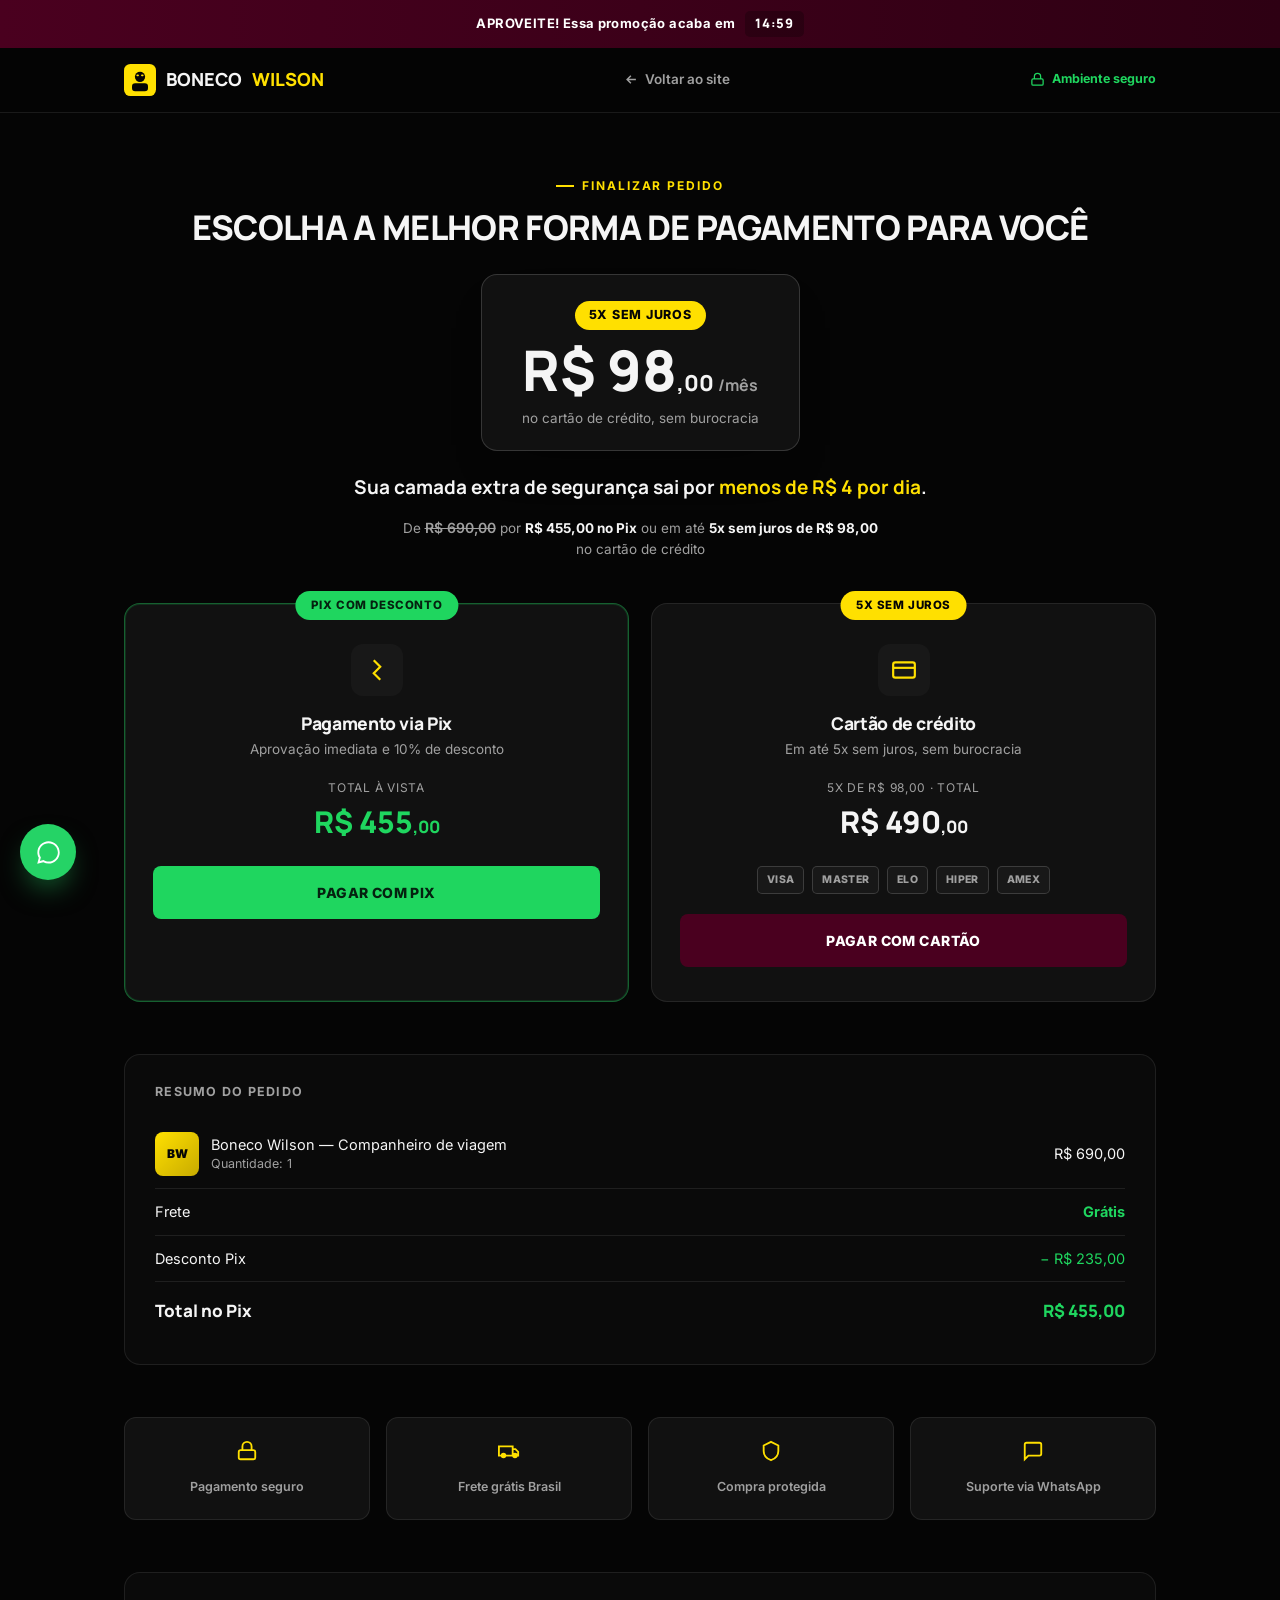
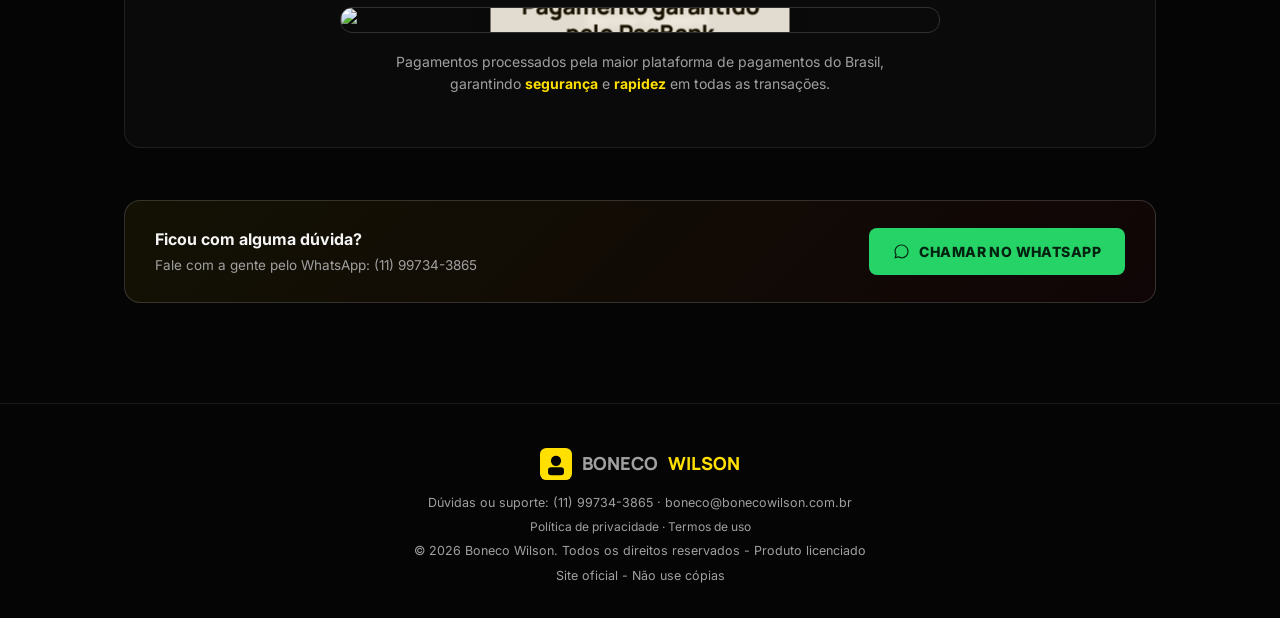
==== pagamento.html @ 73f50b36 "Add files via upload" ====
<!DOCTYPE html>
<html lang="pt-BR">
<head>
<meta charset="UTF-8">
<meta name="viewport" content="width=device-width, initial-scale=1.0">
<title>Finalizar Pedido | Boneco Wilson</title>
<meta name="description" content="Finalize a compra do seu Boneco Wilson com pagamento seguro via Pix (com desconto) ou cartão em até 5x sem juros. Frete grátis para todo o Brasil.">
<meta name="robots" content="noindex">
<link rel="preconnect" href="https://fonts.googleapis.com">
<link rel="preconnect" href="https://fonts.gstatic.com" crossorigin>
<link href="https://fonts.googleapis.com/css2?family=Manrope:wght@500;700;800;900&family=Inter:wght@400;500;600;700&display=swap" rel="stylesheet">
<style>
  :root{
    --black:#050505;
    --dark:#0A0A0A;
    --card:#111111;
    --elevated:#181818;
    --text:#F5F5F5;
    --text-secondary:#A0A0A0;
    --yellow:#FFE000;
    --red:#ED1B2F;
    --red-deep:#4A001F;
    --green:#1FD65F;
    --border:rgba(245,245,245,0.09);
    --border-strong:rgba(245,245,245,0.16);
    --display:'Manrope',sans-serif;
    --body:'Inter',sans-serif;
    --ease:cubic-bezier(.16,.8,.24,1);
    --container:1080px;
  }
  *,*::before,*::after{box-sizing:border-box;margin:0;padding:0;}
  html{scroll-behavior:smooth;}
  body{background:var(--black);color:var(--text);font-family:var(--body);line-height:1.5;-webkit-font-smoothing:antialiased;overflow-x:hidden;}
  img{max-width:100%;display:block;}
  a{color:inherit;text-decoration:none;}
  button{font-family:inherit;cursor:pointer;}
  ul{list-style:none;}
  h1,h2,h3{font-family:var(--display);font-weight:800;letter-spacing:-0.02em;line-height:1.1;}
  .container{max-width:var(--container);margin:0 auto;padding:0 24px;}
  ::selection{background:var(--yellow);color:var(--black);}
  :focus-visible{outline:2px solid var(--yellow);outline-offset:3px;}

  /* Urgency bar */
  .urgency-bar{
    background:linear-gradient(90deg, var(--red-deep), #2e0013);
    text-align:center;padding:11px 16px;font-size:13px;font-weight:700;
    letter-spacing:.03em;color:#fff;display:flex;align-items:center;justify-content:center;gap:10px;flex-wrap:wrap;
  }
  .urgency-bar .timer{
    font-family:var(--display);font-weight:800;background:rgba(0,0,0,.25);
    padding:3px 10px;border-radius:5px;letter-spacing:.05em;min-width:56px;text-align:center;
  }

  /* Header */
  header{
    position:sticky;top:0;z-index:200;background:rgba(5,5,5,.86);backdrop-filter:blur(14px);-webkit-backdrop-filter:blur(14px);
    border-bottom:1px solid var(--border);
  }
  nav{display:flex;align-items:center;justify-content:space-between;padding:16px 24px;max-width:var(--container);margin:0 auto;}
  .logo{display:flex;align-items:center;gap:10px;font-family:var(--display);font-weight:900;font-size:18px;}
  .logo .mark{width:32px;height:32px;flex-shrink:0;}
  .logo .sub{color:var(--yellow);}
  .back-link{display:flex;align-items:center;gap:6px;font-size:13.5px;font-weight:600;color:var(--text-secondary);transition:color .3s var(--ease);}
  .back-link:hover{color:var(--yellow);}
  .back-link svg{width:15px;height:15px;}
  .secure-tag{display:flex;align-items:center;gap:7px;font-size:12.5px;font-weight:700;color:var(--green);}
  .secure-tag svg{width:15px;height:15px;stroke:var(--green);}

  main{padding:56px 0 100px;}

  /* Price block */
  .price-block{text-align:center;margin-bottom:44px;}
  .eyebrow{
    display:inline-flex;align-items:center;gap:8px;font-weight:700;font-size:12px;
    letter-spacing:.16em;text-transform:uppercase;color:var(--yellow);margin-bottom:14px;
  }
  .eyebrow::before{content:"";width:18px;height:2px;background:var(--yellow);display:inline-block;}
  .price-block h1{font-size:clamp(24px,4vw,34px);text-transform:uppercase;margin-bottom:28px;}

  .price-hero{
    display:inline-flex;flex-direction:column;align-items:center;gap:4px;
    background:var(--card);border:1px solid var(--border-strong);border-radius:16px;
    padding:26px 40px 22px;box-shadow:0 24px 50px -30px rgba(0,0,0,.7);
  }
  .price-hero-tag{
    background:var(--yellow);color:var(--black);font-weight:800;font-size:12.5px;
    letter-spacing:.06em;text-transform:uppercase;padding:5px 14px;border-radius:20px;margin-bottom:8px;
  }
  .price-hero-amount{font-family:var(--display);font-weight:900;font-size:clamp(38px,6vw,56px);color:var(--text);line-height:1;}
  .price-hero-amount .cents{font-size:22px;}
  .price-hero-amount .per{font-size:16px;font-weight:700;color:var(--text-secondary);margin-left:4px;}
  .price-hero-note{color:var(--text-secondary);font-size:13.5px;margin-top:6px;}

  .price-impact{
    margin-top:22px;font-family:var(--display);font-weight:700;font-size:clamp(16px,2.4vw,19px);color:var(--text);
  }
  .price-impact strong{color:var(--yellow);}

  .price-old{font-size:14px;color:var(--text-secondary);text-decoration:line-through;font-weight:600;}
  .price-sub{color:var(--text-secondary);font-size:13.5px;margin-top:16px;max-width:480px;margin-left:auto;margin-right:auto;}

  /* Payment options */
  .pay-grid{display:grid;grid-template-columns:1fr 1fr;gap:22px;margin-bottom:52px;}
  .pay-card{
    position:relative;background:var(--card);border:1px solid var(--border);border-radius:16px;
    padding:34px 28px;text-align:center;transition:transform .4s var(--ease), border-color .4s var(--ease), box-shadow .4s var(--ease);
  }
  .pay-card.featured{border-color:rgba(31,214,95,.4);box-shadow:0 0 0 1px rgba(31,214,95,.15) inset;}
  .pay-card:hover{transform:translateY(-5px);border-color:var(--border-strong);box-shadow:0 24px 50px -26px rgba(0,0,0,.7);}
  .pay-badge{
    position:absolute;top:-13px;left:50%;transform:translateX(-50%);
    background:var(--green);color:#052210;font-size:11.5px;font-weight:800;letter-spacing:.05em;
    padding:6px 16px;border-radius:20px;text-transform:uppercase;white-space:nowrap;
  }
  .pay-card.card-option .pay-badge{background:var(--yellow);color:var(--black);}
  .pay-icon{width:52px;height:52px;margin:6px auto 18px;border-radius:12px;background:var(--elevated);display:flex;align-items:center;justify-content:center;}
  .pay-icon svg{width:26px;height:26px;stroke:var(--yellow);}
  .pay-card h3{font-size:17.5px;margin-bottom:6px;}
  .pay-card .desc{color:var(--text-secondary);font-size:13.5px;margin-bottom:20px;}
  .pay-total{font-size:12px;color:var(--text-secondary);letter-spacing:.06em;text-transform:uppercase;margin-bottom:2px;}
  .pay-amount{font-family:var(--display);font-weight:900;font-size:30px;margin-bottom:22px;}
  .pay-amount .cents{font-size:17px;}
  .pay-amount.pix-amount{color:var(--green);}
  .brands{display:flex;justify-content:center;gap:8px;margin-bottom:20px;flex-wrap:wrap;}
  .brand-pill{font-size:10.5px;font-weight:800;letter-spacing:.03em;background:var(--elevated);border:1px solid var(--border-strong);color:var(--text-secondary);padding:5px 9px;border-radius:5px;}

  .btn{
    display:inline-flex;align-items:center;justify-content:center;gap:9px;width:100%;
    padding:16px 22px;border-radius:8px;font-weight:800;font-size:14px;letter-spacing:.03em;text-transform:uppercase;
    border:none;transition:transform .35s var(--ease), box-shadow .35s var(--ease);
  }
  .btn-pix{background:var(--green);color:#052210;}
  .btn-pix:hover{transform:translateY(-2px);box-shadow:0 16px 32px -12px rgba(31,214,95,.5);}
  .btn-card{background:var(--red-deep);color:#fff;}
  .btn-card:hover{transform:translateY(-2px);box-shadow:0 16px 32px -12px rgba(74,0,31,.6);}
  .btn:active{transform:translateY(0) scale(.98);}

  /* Order summary */
  .summary{background:var(--dark);border:1px solid var(--border);border-radius:16px;padding:28px 30px;margin-bottom:52px;}
  .summary h4{font-size:12.5px;letter-spacing:.1em;text-transform:uppercase;color:var(--text-secondary);margin-bottom:18px;}
  .summary-row{display:flex;justify-content:space-between;align-items:center;padding:12px 0;border-bottom:1px solid var(--border);font-size:14.5px;}
  .summary-row:last-child{border-bottom:none;}
  .summary-row.total{padding-top:16px;font-weight:800;font-size:17px;font-family:var(--display);}
  .summary-row.total span:last-child{color:var(--green);}
  .prod-line{display:flex;align-items:center;gap:12px;}
  .prod-thumb{width:44px;height:44px;border-radius:8px;background:linear-gradient(135deg,var(--yellow),#c8ab00);display:flex;align-items:center;justify-content:center;font-weight:900;color:var(--black);font-size:12px;}
  .qty{color:var(--text-secondary);font-size:12.5px;}

  /* Trust grid */
  .trust-grid{display:grid;grid-template-columns:repeat(4,1fr);gap:16px;margin-bottom:52px;}
  .trust-box{background:var(--card);border:1px solid var(--border);border-radius:12px;padding:22px 16px;text-align:center;transition:border-color .35s var(--ease), transform .35s var(--ease);}
  .trust-box:hover{border-color:var(--border-strong);transform:translateY(-3px);}
  .trust-box svg{width:22px;height:22px;stroke:var(--yellow);margin-bottom:10px;}
  .trust-box p{font-size:12.5px;font-weight:600;color:var(--text-secondary);}

  /* Guarantee strip */
  .guarantee{
    background:var(--dark);border:1px solid var(--border);border-radius:16px;
    padding:34px 30px;text-align:center;margin-bottom:52px;
  }
  .guarantee p{color:var(--text-secondary);font-size:14px;max-width:520px;margin:0 auto 18px;}
  .guarantee-banner{
    position:relative;width:100%;max-width:600px;margin:0 auto 18px;
    border-radius:12px;overflow:hidden;border:1px solid var(--border-strong);
    box-shadow:0 20px 40px -22px rgba(0,0,0,.6);
  }
  .guarantee-banner img{width:100%;height:auto;display:block;}
  .guarantee-banner-text{
    position:absolute;top:50%;left:50%;transform:translate(-50%,-50%);
    max-width:88%;padding:10px 22px;text-align:center;border-radius:10px;
    background:rgba(255,250,235,.88);backdrop-filter:blur(3px);-webkit-backdrop-filter:blur(3px);
    box-shadow:0 8px 24px -8px rgba(0,0,0,.35);
    font-family:var(--display);font-weight:900;font-size:clamp(15px,2.6vw,23px);
    color:#1A1200;letter-spacing:-0.01em;line-height:1.2;
  }
  .guarantee-caption{
    font-size:13.5px;color:var(--text-secondary);text-align:center;max-width:520px;margin:0 auto;line-height:1.6;
  }
  .guarantee-caption strong{color:var(--yellow);font-weight:700;}

  /* Support callout */
  .support-callout{
    display:flex;align-items:center;justify-content:space-between;gap:20px;flex-wrap:wrap;
    background:linear-gradient(135deg, rgba(255,224,0,.06), rgba(237,27,47,.05));
    border:1px solid var(--border-strong);border-radius:16px;padding:26px 30px;
  }
  .support-callout h4{font-size:16px;margin-bottom:4px;}
  .support-callout p{color:var(--text-secondary);font-size:13.5px;}
  .support-callout a.btn{width:auto;padding:13px 24px;background:#25D366;color:#052210;}

  footer{background:var(--black);border-top:1px solid var(--border);padding:44px 0 26px;text-align:center;}
  footer .logo{justify-content:center;margin-bottom:14px;}
  footer p{color:var(--text-secondary);font-size:12.5px;margin-bottom:6px;}
  footer a{color:var(--text-secondary);}
  footer a:hover{color:var(--yellow);}

  /* Specular shine on payment buttons */
  .fx-spec{position:relative;overflow:hidden;isolation:isolate;}
  .fx-spec::before{
    content:"";position:absolute;inset:0;z-index:0;pointer-events:none;
    background:radial-gradient(90px circle at var(--sx,50%) var(--sy,50%), rgba(255,255,255,.55), transparent 68%);
    opacity:var(--spec-opacity,0);mix-blend-mode:overlay;transition:opacity .15s linear;
  }
  .fx-spec .btn-label{position:relative;z-index:1;}
  @media (hover:none){ .fx-spec::before{display:none;} }

  /* WhatsApp float */
  .wa-float{
    position:fixed;left:20px;bottom:20px;z-index:400;width:56px;height:56px;border-radius:50%;
    background:#25D366;display:flex;align-items:center;justify-content:center;
    box-shadow:0 14px 30px -10px rgba(37,211,102,.6);
    transition:transform .35s var(--ease);
  }
  .wa-float:hover{transform:scale(1.08);}

  /* Legal document modals (Termos / Privacidade) */
  .legal-modal{
    position:fixed;inset:0;z-index:2000;display:flex;align-items:center;justify-content:center;
    padding:24px;background:rgba(3,3,3,.92);backdrop-filter:blur(6px);-webkit-backdrop-filter:blur(6px);
    opacity:0;visibility:hidden;transition:opacity .35s var(--ease), visibility .35s var(--ease);
  }
  .legal-modal.open{opacity:1;visibility:visible;}
  .legal-modal-inner{
    position:relative;width:100%;max-width:720px;max-height:85vh;
    display:flex;flex-direction:column;
    border-radius:14px;overflow:hidden;border:1px solid var(--border-strong);
    background:var(--card);box-shadow:0 60px 120px -40px rgba(0,0,0,.85);
    transform:translateY(18px) scale(.98);transition:transform .4s var(--ease);
  }
  .legal-modal.open .legal-modal-inner{transform:translateY(0) scale(1);}
  .legal-modal-header{
    display:flex;align-items:center;justify-content:space-between;
    padding:22px 26px;border-bottom:1px solid var(--border);flex-shrink:0;
  }
  .legal-modal-header h3{font-family:var(--display);font-weight:800;font-size:18px;text-transform:uppercase;}
  .legal-modal-close{
    width:34px;height:34px;border-radius:50%;flex-shrink:0;
    background:rgba(245,245,245,.08);border:1px solid var(--border-strong);
    display:flex;align-items:center;justify-content:center;color:var(--text);
    transition:background .3s var(--ease), transform .3s var(--ease), border-color .3s var(--ease);
  }
  .legal-modal-close:hover{background:var(--red-deep);border-color:var(--red-deep);transform:rotate(90deg);}
  .legal-modal-close svg{width:16px;height:16px;}
  .legal-modal-body{overflow-y:auto;padding:26px 28px 34px;font-size:14px;color:var(--text-secondary);line-height:1.75;}
  .legal-modal-body h2{font-family:var(--display);font-weight:800;font-size:15.5px;color:var(--text);text-transform:uppercase;margin:26px 0 10px;letter-spacing:.01em;}
  .legal-modal-body h2:first-child{margin-top:0;}
  .legal-modal-body h3{font-weight:700;color:var(--text);font-size:14px;margin:16px 0 6px;}
  .legal-modal-body p{margin-bottom:12px;}
  .legal-modal-body ul,.legal-modal-body ol{margin:6px 0 14px 20px;}
  .legal-modal-body li{margin-bottom:6px;}
  .legal-modal-body strong{color:var(--text);font-weight:700;}
  .legal-modal-body .legal-updated{color:var(--yellow);font-size:12px;font-weight:700;letter-spacing:.04em;text-transform:uppercase;margin-bottom:18px;}
  .legal-modal-body .legal-summary{margin-top:24px;padding:16px 18px;border-left:2px solid var(--yellow);background:rgba(255,224,0,.05);border-radius:0 8px 8px 0;}
  .legal-modal-body .legal-summary p{margin-bottom:0;font-size:13px;}
  .footer-legal-links{font-size:12px;}
  .footer-legal-links a{color:var(--text-secondary);}
  .footer-legal-links a:hover{color:var(--yellow);}
  @media (max-width:640px){
    .legal-modal{padding:0;}
    .legal-modal-inner{max-width:100%;max-height:100vh;height:100%;border-radius:0;}
  }
  .wa-float svg{width:27px;height:27px;fill:#fff;}

  @media (max-width:760px){
    .pay-grid{grid-template-columns:1fr;}
    .trust-grid{grid-template-columns:1fr 1fr;}
    .support-callout{flex-direction:column;text-align:center;}
    .support-callout a.btn{width:100%;}
    .price-hero{padding:22px 28px 18px;width:100%;max-width:320px;}
  }

  @media (prefers-reduced-motion: reduce){
    *{animation-duration:.01ms !important;transition-duration:.01ms !important;}
  }
</style>
</head>
<body>

<div class="urgency-bar">
  APROVEITE! Essa promoção acaba em <span class="timer" id="timer">15:00</span>
</div>

<header>
  <nav>
    <a href="index.html" class="logo" aria-label="Boneco Wilson, início">
      <svg class="mark" viewBox="0 0 40 40" fill="none" xmlns="http://www.w3.org/2000/svg" aria-hidden="true">
        <rect width="40" height="40" rx="8" fill="#FFE000"/>
        <circle cx="20" cy="16" r="6.4" fill="#050505"/>
        <rect x="10" y="24" width="20" height="10" rx="4" fill="#050505"/>
        <rect x="15.5" y="13" width="3.2" height="2.4" rx="1.2" fill="#FFE000"/>
        <rect x="21.3" y="13" width="3.2" height="2.4" rx="1.2" fill="#FFE000"/>
      </svg>
      BONECO <span class="sub">WILSON</span>
    </a>
    <a href="index.html" class="back-link">
      <svg viewBox="0 0 24 24" fill="none" stroke="currentColor" stroke-width="2.4"><path d="M19 12H5M11 6l-6 6 6 6"/></svg>
      Voltar ao site
    </a>
    <div class="secure-tag">
      <svg viewBox="0 0 24 24" fill="none" stroke-width="2"><rect x="3" y="11" width="18" height="10" rx="2"/><path d="M7 11V7a5 5 0 0110 0v4"/></svg>
      Ambiente seguro
    </div>
  </nav>
</header>

<main>
  <div class="container">

    <div class="price-block">
      <span class="eyebrow">Finalizar pedido</span>
      <h1>Escolha a melhor forma de pagamento para você</h1>

      <div class="price-hero">
        <span class="price-hero-tag">5x sem juros</span>
        <div class="price-hero-amount">R$ 98<span class="cents">,00</span><span class="per">/mês</span></div>
        <p class="price-hero-note">no cartão de crédito, sem burocracia</p>
      </div>

      <p class="price-impact">Sua camada extra de segurança sai por <strong>menos de R$ 4 por dia</strong>.</p>

      <p class="price-sub">De <span class="price-old">R$ 690,00</span> por <strong style="color:var(--text)">R$ 455,00 no Pix</strong> ou em até <strong style="color:var(--text)">5x sem juros de R$ 98,00</strong> no cartão de crédito</p>
    </div>

    <div class="pay-grid">
      <div class="pay-card featured">
        <span class="pay-badge">Pix com desconto</span>
        <div class="pay-icon">
          <svg viewBox="0 0 24 24" fill="none" stroke-width="2"><path d="M9 3l6 6-6 6M15 21l-6-6 6-6"/></svg>
        </div>
        <h3>Pagamento via Pix</h3>
        <p class="desc">Aprovação imediata e 10% de desconto</p>
        <div class="pay-total">Total à vista</div>
        <div class="pay-amount pix-amount">R$ 455<span class="cents">,00</span></div>
        <a class="btn btn-pix fx-spec" href="https://pagamento.pagbank.com.br/pagamento?code=4278c70b-c295-4a1a-bcf9-435b76c36757&amp;t=b9e251e2-1853-4300-8875-9707ff9df8af"><span class="btn-label">Pagar com Pix</span></a>
      </div>

      <div class="pay-card card-option">
        <span class="pay-badge">5x sem juros</span>
        <div class="pay-icon">
          <svg viewBox="0 0 24 24" fill="none" stroke-width="2"><rect x="2" y="5" width="20" height="14" rx="2"/><path d="M2 10h20"/></svg>
        </div>
        <h3>Cartão de crédito</h3>
        <p class="desc">Em até 5x sem juros, sem burocracia</p>
        <div class="pay-total">5x de R$ 98,00 · Total</div>
        <div class="pay-amount">R$ 490<span class="cents">,00</span></div>
        <div class="brands">
          <span class="brand-pill">VISA</span>
          <span class="brand-pill">MASTER</span>
          <span class="brand-pill">ELO</span>
          <span class="brand-pill">HIPER</span>
          <span class="brand-pill">AMEX</span>
        </div>
        <a class="btn btn-card fx-spec" href="https://pagamento.pagbank.com.br/pagamento?code=bd5ac69f-9c59-4c07-b84d-b0b80ad7d419&amp;t=d3ae02b7-3b3c-4605-962d-3514459e7a9c"><span class="btn-label">Pagar com cartão</span></a>
      </div>
    </div>

    <div class="summary">
      <h4>Resumo do pedido</h4>
      <div class="summary-row">
        <div class="prod-line">
          <div class="prod-thumb">BW</div>
          <div>
            <div>Boneco Wilson — Companheiro de viagem</div>
            <div class="qty">Quantidade: 1</div>
          </div>
        </div>
        <span>R$ 690,00</span>
      </div>
      <div class="summary-row">
        <span>Frete</span>
        <span style="color:var(--green);font-weight:700;">Grátis</span>
      </div>
      <div class="summary-row">
        <span>Desconto Pix</span>
        <span style="color:var(--green);">− R$ 235,00</span>
      </div>
      <div class="summary-row total">
        <span>Total no Pix</span>
        <span>R$ 455,00</span>
      </div>
    </div>

    <div class="trust-grid">
      <div class="trust-box"><svg viewBox="0 0 24 24" fill="none" stroke-width="2"><rect x="3" y="11" width="18" height="10" rx="2"/><path d="M7 11V7a5 5 0 0110 0v4"/></svg><p>Pagamento seguro</p></div>
      <div class="trust-box"><svg viewBox="0 0 24 24" fill="none" stroke-width="2"><path d="M1 7h15v10H1zM16 10h3l3 3v4h-6zM6 19a2 2 0 100-4 2 2 0 000 4zM18.5 19a2 2 0 100-4 2 2 0 000 4z"/></svg><p>Frete grátis Brasil</p></div>
      <div class="trust-box"><svg viewBox="0 0 24 24" fill="none" stroke-width="2"><path d="M12 2l8 4v6c0 5-3.5 8.5-8 10-4.5-1.5-8-5-8-10V6z"/></svg><p>Compra protegida</p></div>
      <div class="trust-box"><svg viewBox="0 0 24 24" fill="none" stroke-width="2"><path d="M21 15a2 2 0 01-2 2H7l-4 4V5a2 2 0 012-2h14a2 2 0 012 2z"/></svg><p>Suporte via WhatsApp</p></div>
    </div>

    <div class="guarantee">
      <div class="guarantee-banner">
        <img src="https://drive.google.com/thumbnail?id=1MQGTbMXapZ2GInrPYg3ZsLFOqUqLp8-D&sz=w1000" alt="Banner PagBank">
        <span class="guarantee-banner-text">Pagamento garantido pelo PagBank</span>
      </div>
      <p class="guarantee-caption">Pagamentos processados pela maior plataforma de pagamentos do Brasil, garantindo <strong>segurança</strong> e <strong>rapidez</strong> em todas as transações.</p>
    </div>

    <div class="support-callout">
      <div>
        <h4>Ficou com alguma dúvida?</h4>
        <p>Fale com a gente pelo WhatsApp: (11) 99734-3865</p>
      </div>
      <a class="btn" href="https://wa.me/5511997343865?text=Ol%C3%A1!%20Tenho%20uma%20d%C3%BAvida%20sobre%20o%20Boneco%20Wilson." target="_blank" rel="noopener">
        <svg width="17" height="17" viewBox="0 0 24 24" fill="currentColor"><path d="M12.04 2C6.58 2 2.13 6.45 2.13 11.91c0 1.75.46 3.39 1.26 4.82L2 22l5.4-1.36a9.9 9.9 0 004.64 1.16h.01c5.46 0 9.9-4.45 9.9-9.9C21.95 6.45 17.5 2 12.04 2zm0 18.02c-1.53 0-2.96-.42-4.19-1.15l-.3-.18-3.2.8.85-3.12-.2-.32a8.2 8.2 0 01-1.26-4.14c0-4.53 3.68-8.21 8.3-8.21 4.63 0 8.31 3.68 8.31 8.21 0 4.53-3.68 8.11-8.31 8.11z"/></svg>
        Chamar no WhatsApp
      </a>
    </div>

  </div>
</main>

<footer>
  <a href="index.html" class="logo">
    <svg class="mark" viewBox="0 0 40 40" fill="none" xmlns="http://www.w3.org/2000/svg" aria-hidden="true">
      <rect width="40" height="40" rx="8" fill="#FFE000"/>
      <circle cx="20" cy="16" r="6.4" fill="#050505"/>
      <rect x="10" y="24" width="20" height="10" rx="4" fill="#050505"/>
    </svg>
    BONECO <span class="sub">WILSON</span>
  </a>
  <p>Dúvidas ou suporte: <a href="https://wa.me/5511997343865">(11) 99734-3865</a> · boneco@bonecowilson.com.br</p>
  <p class="footer-legal-links"><a href="#" class="js-open-legal" data-modal="privacy-modal">Política de privacidade</a> · <a href="#" class="js-open-legal" data-modal="terms-modal">Termos de uso</a></p>
  <p>© 2026 Boneco Wilson. Todos os direitos reservados - Produto licenciado</p>
  <p>Site oficial - Não use cópias</p>
</footer>

<a class="wa-float" href="https://wa.me/5511997343865?text=Ol%C3%A1!%20Tenho%20uma%20d%C3%BAvida%20sobre%20o%20Boneco%20Wilson." target="_blank" rel="noopener" aria-label="Falar no WhatsApp">
  <svg viewBox="0 0 24 24"><path d="M12.04 2C6.58 2 2.13 6.45 2.13 11.91c0 1.75.46 3.39 1.26 4.82L2 22l5.4-1.36a9.9 9.9 0 004.64 1.16h.01c5.46 0 9.9-4.45 9.9-9.9C21.95 6.45 17.5 2 12.04 2zm0 18.02c-1.53 0-2.96-.42-4.19-1.15l-.3-.18-3.2.8.85-3.12-.2-.32a8.2 8.2 0 01-1.26-4.14c0-4.53 3.68-8.21 8.3-8.21 4.63 0 8.31 3.68 8.31 8.21 0 4.53-3.68 8.11-8.31 8.11z"/></svg>
</a>

<div id="terms-modal" class="legal-modal" role="dialog" aria-modal="true" aria-label="Termos de Uso">
  <div class="legal-modal-inner">
    <div class="legal-modal-header">
      <h3>Termos de Uso</h3>
      <button class="legal-modal-close js-close-legal" data-modal="terms-modal" aria-label="Fechar Termos de Uso">
        <svg viewBox="0 0 24 24" fill="none" stroke="currentColor" stroke-width="2.4"><path d="M6 6l12 12M18 6L6 18"/></svg>
      </button>
    </div>
    <div class="legal-modal-body">
<p class="legal-updated">Última atualização: 24 de agosto de 2026</p>
<p>Bem-vindo ao Wilson.</p>
<p>Estes Termos de Uso regulam a aquisição, instalação, utilização e demais condições relacionadas ao <strong>Wilson</strong>, um boneco de borracha desenvolvido para simular visualmente a presença de uma pessoa no interior de um veículo.</p>
<p>Ao adquirir, instalar ou utilizar o Wilson, você declara que leu, compreendeu e concorda com estes Termos de Uso.</p>
<h2>1. SOBRE O PRODUTO</h2>
<p>O Wilson é um produto desenvolvido para <strong>simulação visual e cenográfica da presença humana no interior de veículos</strong>.</p>
<p>O produto pode ser utilizado em situações em que o usuário deseje criar a aparência visual de que há uma pessoa no veículo, desde que seu uso seja realizado de maneira segura, legal e de acordo com as instruções fornecidas pelo fabricante.</p>
<p>O Wilson <strong>não é uma pessoa, dispositivo eletrônico de segurança, sistema antifurto, equipamento de proteção, dispositivo de segurança veicular ou substituto de qualquer sistema original do veículo</strong>.</p>
<p>O produto não garante a prevenção de furtos, roubos, abordagens, acidentes, danos materiais ou qualquer outro evento.</p>
<h2>2. FINALIDADE DE USO</h2>
<p>O Wilson deve ser utilizado exclusivamente para a finalidade para a qual foi desenvolvido: <strong>simular visualmente a presença de uma pessoa dentro de um veículo</strong>.</p>
<p>O usuário é integralmente responsável por verificar se a utilização do produto é permitida no local, nas circunstâncias e no veículo em que pretende utilizá-lo.</p>
<p>O produto não deve ser utilizado para:</p>
<ul>
<li>praticar, facilitar ou ocultar atividades ilícitas;</li>
<li>enganar autoridades, agentes públicos ou serviços de emergência;</li>
<li>criar uma falsa identidade ou representação de uma pessoa específica;</li>
<li>simular a presença de uma pessoa em circunstâncias que possam colocar terceiros em risco;</li>
<li>interferir no funcionamento dos sistemas de segurança do veículo;</li>
<li>substituir uma pessoa real quando sua presença for legalmente necessária;</li>
<li>realizar qualquer atividade que possa caracterizar fraude, estelionato ou outra conduta ilícita.</li>
</ul>
<h2>3. SEGURANÇA NO INTERIOR DO VEÍCULO</h2>
<p>A instalação do Wilson deve ser realizada de maneira que <strong>não prejudique a segurança do motorista, dos passageiros ou de terceiros</strong>.</p>
<p>O usuário deve verificar, antes de cada utilização, se o produto:</p>
<ul>
<li>não bloqueia o campo de visão do motorista;</li>
<li>não interfere no volante, pedais, câmbio ou demais controles;</li>
<li>não obstrui espelhos ou câmeras do veículo;</li>
<li>não interfere nos cintos de segurança;</li>
<li>não impede o funcionamento correto dos bancos;</li>
<li>não interfere em airbags ou outros sistemas de segurança;</li>
<li>não pode se deslocar de maneira perigosa durante uma frenagem, colisão ou manobra;</li>
<li>não apresenta danos que possam comprometer sua utilização.</li>
</ul>
<p><strong>Nunca utilize o Wilson de maneira que possa interferir no funcionamento de um airbag.</strong></p>
<p>O usuário deve seguir sempre as orientações do manual do veículo e as instruções de instalação e utilização fornecidas com o produto.</p>
<p>Em caso de dúvida sobre a compatibilidade do Wilson com determinado veículo ou posição, o usuário deverá consultar o fabricante do veículo ou um profissional qualificado antes de utilizá-lo.</p>
<h2>4. USO DURANTE A CONDUÇÃO</h2>
<p>O Wilson não deve, em nenhuma circunstância, comprometer a capacidade do motorista de conduzir o veículo com segurança.</p>
<p>O motorista deve manter atenção integral à condução e respeitar todas as leis e normas de trânsito aplicáveis.</p>
<p>O usuário é responsável por garantir que a presença do produto dentro do veículo não configure infração de trânsito ou qualquer outra irregularidade.</p>
<p>Caso uma autoridade de trânsito determine que o produto deve ser removido, o usuário deverá cumprir a determinação.</p>
<h2>5. O WILSON NÃO É UM EQUIPAMENTO DE SEGURANÇA</h2>
<p>O Wilson <strong>não oferece proteção física contra colisões, furtos, roubos ou qualquer outro risco</strong>.</p>
<p>Qualquer comunicação comercial que utilize expressões como "mais segurança", "mais tranquilidade" ou similares deve ser compreendida como referência à finalidade e à proposta de utilização do produto, e <strong>não como promessa de prevenção ou eliminação de riscos</strong>.</p>
<p>O fabricante não declara que a utilização do Wilson impedirá qualquer ocorrência criminosa ou acidente.</p>
<h2>6. RESPONSABILIDADE DO USUÁRIO</h2>
<p>O usuário é responsável pela instalação, posicionamento, conservação e utilização adequada do Wilson.</p>
<p>Também é responsabilidade do usuário:</p>
<ol>
<li>conhecer e respeitar a legislação aplicável;</li>
<li>verificar a compatibilidade do produto com seu veículo;</li>
<li>posicionar corretamente o produto;</li>
<li>realizar inspeções periódicas;</li>
<li>interromper imediatamente o uso caso identifique qualquer condição insegura;</li>
<li>manter o produto fora do alcance de crianças quando não estiver sendo utilizado;</li>
<li>utilizar o produto somente conforme as instruções fornecidas pelo fabricante.</li>
</ol>
<p>O fabricante não se responsabiliza por consequências decorrentes de instalação incorreta, uso inadequado, alteração do produto ou utilização em desacordo com estes Termos.</p>
<h2>7. LIMITAÇÃO DE RESPONSABILIDADE</h2>
<p>Na máxima extensão permitida pela legislação aplicável, o fabricante não será responsável por danos ou prejuízos decorrentes de:</p>
<ul>
<li>uso inadequado ou contrário às instruções;</li>
<li>instalação incorreta;</li>
<li>posicionamento inadequado dentro do veículo;</li>
<li>utilização em veículo incompatível;</li>
<li>interferência em sistemas de segurança do veículo causada pelo posicionamento escolhido pelo usuário;</li>
<li>acidentes decorrentes da utilização ou movimentação do produto;</li>
<li>furtos, roubos ou tentativas de furto;</li>
<li>interpretações equivocadas acerca da finalidade do produto;</li>
<li>descumprimento da legislação pelo usuário;</li>
<li>utilização do produto para finalidade diferente daquela prevista nestes Termos.</li>
</ul>
<p>Nenhuma disposição destes Termos tem a intenção de excluir ou limitar direitos do consumidor que não possam ser legalmente excluídos ou limitados.</p>
<h2>8. CONSERVAÇÃO DO PRODUTO</h2>
<p>O usuário deverá armazenar e conservar o Wilson de acordo com as orientações fornecidas pelo fabricante.</p>
<p>Não devem ser realizadas modificações estruturais, cortes, perfurações, alterações de peso ou adaptações que possam modificar as características originais do produto.</p>
<p>Caso o produto apresente deformações, rachaduras, desprendimento de componentes ou qualquer outro defeito que possa comprometer sua utilização, seu uso deverá ser imediatamente interrompido.</p>
<h2>9. CRIANÇAS E ANIMAIS</h2>
<p>O Wilson não é um brinquedo.</p>
<p>O produto deve ser mantido fora do alcance de crianças pequenas e não deve ser utilizado como assento, apoio, brinquedo ou objeto de interação física.</p>
<p>O produto também não deve ser utilizado de maneira que possa representar risco para animais.</p>
<h2>10. PROPRIEDADE INTELECTUAL</h2>
<p>Todos os elementos relacionados ao Wilson, incluindo marca, nome comercial, identidade visual, textos, fotografias, vídeos, ilustrações, modelos, materiais publicitários e conteúdo do site, pertencem ao respectivo titular de direitos ou são utilizados mediante autorização.</p>
<p>É proibida a reprodução, distribuição, modificação ou utilização comercial desses elementos sem autorização prévia, ressalvadas as hipóteses permitidas pela legislação.</p>
<h2>11. COMPRA, PAGAMENTO, ENTREGA E GARANTIA</h2>
<p>As condições referentes a preço, formas de pagamento, disponibilidade, prazo de entrega, garantia, trocas, devoluções e demais condições comerciais serão aquelas apresentadas no momento da compra e nas políticas específicas disponibilizadas pela empresa.</p>
<p>Nada nestes Termos limita os direitos assegurados ao consumidor pela legislação brasileira aplicável.</p>
<h2>12. DIREITO DE ARREPENDIMENTO</h2>
<p>Nas hipóteses em que a compra estiver sujeita à legislação brasileira de proteção ao consumidor, o consumidor poderá exercer os direitos legalmente assegurados, inclusive o direito de arrependimento nas compras realizadas fora do estabelecimento comercial, observadas as condições e os prazos previstos em lei.</p>
<p>As informações sobre procedimento de devolução deverão ser consultadas na política de trocas e devoluções disponibilizada pela empresa.</p>
<h2>13. ALTERAÇÕES DESTES TERMOS</h2>
<p>A empresa poderá atualizar estes Termos de Uso sempre que necessário para refletir alterações no produto, na legislação, nos processos comerciais ou nas práticas de utilização.</p>
<p>A versão vigente será aquela disponibilizada nos canais oficiais da empresa.</p>
<h2>14. LEGISLAÇÃO APLICÁVEL</h2>
<p>Estes Termos de Uso serão interpretados de acordo com as leis da República Federativa do Brasil.</p>
<p>Eventuais relações de consumo observarão também a legislação brasileira de proteção e defesa do consumidor, incluindo as normas aplicáveis do Código de Defesa do Consumidor.</p>
<h2>15. CONTATO</h2>
<p>Em caso de dúvidas sobre o produto, instalação, utilização, garantia ou estes Termos de Uso, o usuário deverá entrar em contato pelos canais oficiais de atendimento disponibilizados pela empresa.</p>
<p>Boneco Wilson
boneco@bonecowilson.com.br
bonecowilson.com.br</p>
<div class="legal-summary"><p><strong>IMPORTANTE:</strong> O Wilson é um produto de simulação visual. Sua utilização não garante segurança, prevenção de crimes ou proteção contra acidentes. O usuário deve sempre observar a legislação aplicável e garantir que o produto não interfira na condução ou nos sistemas de segurança do veículo.</p></div>
    </div>
  </div>
</div>

<div id="privacy-modal" class="legal-modal" role="dialog" aria-modal="true" aria-label="Política de Privacidade">
  <div class="legal-modal-inner">
    <div class="legal-modal-header">
      <h3>Política de Privacidade</h3>
      <button class="legal-modal-close js-close-legal" data-modal="privacy-modal" aria-label="Fechar Política de Privacidade">
        <svg viewBox="0 0 24 24" fill="none" stroke="currentColor" stroke-width="2.4"><path d="M6 6l12 12M18 6L6 18"/></svg>
      </button>
    </div>
    <div class="legal-modal-body">
<p class="legal-updated">Última atualização: 24 de agosto de 2026</p>
<p>A sua privacidade é importante para nós.</p>
<p>Esta Política de Privacidade explica como a <strong>Boneco Wilson</strong>, responsável pela comercialização do Wilson, coleta, utiliza, armazena e protege informações pessoais de visitantes do site, clientes e demais pessoas que utilizam nossos canais digitais.</p>
<p>Ao utilizar nosso site, realizar uma compra ou entrar em contato conosco, você declara estar ciente das práticas descritas nesta Política.</p>
<h2>1. QUEM SOMOS</h2>
<p>Esta Política se aplica ao tratamento de dados pessoais realizado pela:</p>
<p>Boneco Wilson
boneco@bonecowilson.com.br
bonecowilson.com.br</p>
<p>Para os fins da legislação aplicável, especialmente a Lei Geral de Proteção de Dados Pessoais — LGPD, a empresa poderá atuar como <strong>Controladora</strong> dos dados pessoais tratados nas situações descritas nesta Política.</p>
<h2>2. QUAIS DADOS PODEMOS COLETAR</h2>
<p>Dependendo da forma como você interage conosco, podemos coletar diferentes categorias de informações.</p>
<h3>2.1. Dados fornecidos diretamente por você</h3>
<p>Quando você realiza uma compra, solicita atendimento ou preenche um formulário, podemos coletar:</p>
<ul>
<li>nome completo;</li>
<li>CPF, quando necessário para a operação;</li>
<li>endereço de entrega;</li>
<li>endereço de cobrança;</li>
<li>e-mail;</li>
<li>número de telefone ou celular;</li>
<li>informações relacionadas ao pedido;</li>
<li>informações fornecidas voluntariamente durante o atendimento;</li>
<li>dados necessários para emissão de documentos fiscais.</li>
</ul>
<p>Não solicitamos dados pessoais além daqueles necessários para as finalidades informadas.</p>
<h3>2.2. Dados relacionados ao pagamento</h3>
<p>Os pagamentos podem ser processados por empresas especializadas em meios de pagamento.</p>
<p>Dependendo do método escolhido, essas empresas poderão coletar e processar informações necessárias para concluir a transação.</p>
<p>Sempre que possível, os dados completos de cartão de crédito ou débito serão tratados diretamente pelo provedor de pagamento, não sendo necessário que a empresa armazene essas informações em seus próprios sistemas.</p>
<h3>2.3. Dados de navegação</h3>
<p>Quando você acessa nosso site, determinadas informações técnicas podem ser coletadas automaticamente, como:</p>
<ul>
<li>endereço IP;</li>
<li>tipo e versão do navegador;</li>
<li>dispositivo utilizado;</li>
<li>sistema operacional;</li>
<li>páginas acessadas;</li>
<li>data e horário de acesso;</li>
<li>origem do acesso;</li>
<li>informações relacionadas à interação com o site.</li>
</ul>
<p>Esses dados podem ser obtidos por meio de cookies, pixels, tags e tecnologias semelhantes.</p>
<h2>3. COMO UTILIZAMOS OS SEUS DADOS</h2>
<p>Os dados pessoais poderão ser utilizados para finalidades legítimas e compatíveis com a relação estabelecida com você, incluindo:</p>
<ul>
<li>processar e administrar pedidos;</li>
<li>confirmar pagamentos;</li>
<li>realizar entregas;</li>
<li>emitir notas fiscais;</li>
<li>prestar atendimento ao cliente;</li>
<li>responder dúvidas e solicitações;</li>
<li>fornecer informações sobre produtos;</li>
<li>processar trocas, devoluções e solicitações de garantia;</li>
<li>prevenir fraudes e atividades ilícitas;</li>
<li>melhorar o funcionamento e a segurança do site;</li>
<li>compreender como os visitantes utilizam nosso site;</li>
<li>desenvolver e aprimorar nossos produtos e serviços;</li>
<li>enviar comunicações relacionadas a pedidos e serviços;</li>
<li>enviar comunicações de marketing, quando permitido e de acordo com suas preferências;</li>
<li>cumprir obrigações legais e regulatórias;</li>
<li>exercer ou defender direitos em processos administrativos, judiciais ou arbitrais.</li>
</ul>
<h2>4. BASES LEGAIS PARA O TRATAMENTO</h2>
<p>O tratamento de dados pessoais será realizado de acordo com as hipóteses previstas na legislação aplicável.</p>
<p>Dependendo da situação, poderemos utilizar como base legal:</p>
<ul>
<li>execução de contrato ou de procedimentos relacionados ao contrato;</li>
<li>cumprimento de obrigação legal ou regulatória;</li>
<li>exercício regular de direitos;</li>
<li>legítimo interesse, quando aplicável;</li>
<li>consentimento do titular, quando necessário;</li>
<li>proteção do crédito, quando aplicável;</li>
<li>prevenção à fraude e à segurança do titular;</li>
<li>outras bases legais previstas na legislação.</li>
</ul>
<p>Quando o tratamento depender de consentimento, você poderá revogá-lo nos termos da legislação aplicável.</p>
<h2>5. COOKIES E TECNOLOGIAS SEMELHANTES</h2>
<p>Nosso site poderá utilizar cookies e tecnologias semelhantes para diferentes finalidades.</p>
<p>Os cookies podem ser utilizados para:</p>
<ul>
<li>permitir o funcionamento adequado do site;</li>
<li>lembrar determinadas preferências;</li>
<li>manter itens adicionados ao carrinho;</li>
<li>compreender como o site é utilizado;</li>
<li>medir desempenho;</li>
<li>melhorar a experiência de navegação;</li>
<li>realizar análises estatísticas;</li>
<li>apresentar publicidade ou conteúdo mais relevante, quando aplicável.</li>
</ul>
<h3>Cookies necessários</h3>
<p>São utilizados para permitir o funcionamento básico do site e de recursos essenciais, como navegação, carrinho e processos de compra.</p>
<h3>Cookies analíticos</h3>
<p>Podem ser utilizados para compreender como os visitantes utilizam o site e identificar oportunidades de melhoria.</p>
<h3>Cookies de marketing</h3>
<p>Quando utilizados, podem permitir a medição de campanhas e a apresentação de publicidade relacionada aos interesses do usuário.</p>
<p>Você poderá controlar ou bloquear determinados cookies por meio das configurações do seu navegador ou das ferramentas disponibilizadas pelo próprio site, quando aplicável.</p>
<p>A desativação de determinados cookies poderá afetar o funcionamento de algumas funcionalidades.</p>
<h2>6. COMPARTILHAMENTO DE DADOS</h2>
<p>Não comercializamos dados pessoais dos nossos clientes.</p>
<p>Poderemos compartilhar informações pessoais com terceiros quando isso for necessário para as finalidades descritas nesta Política, incluindo:</p>
<ul>
<li>empresas responsáveis pelo processamento de pagamentos;</li>
<li>empresas de logística e transporte;</li>
<li>fornecedores de tecnologia e hospedagem;</li>
<li>plataformas de comércio eletrônico;</li>
<li>empresas responsáveis por atendimento ao cliente;</li>
<li>prestadores de serviços de comunicação;</li>
<li>ferramentas de análise e métricas;</li>
<li>prestadores de serviços de marketing, quando aplicável;</li>
<li>autoridades públicas, quando houver obrigação legal;</li>
<li>assessorias jurídicas, contábeis ou profissionais quando necessário;</li>
<li>terceiros envolvidos na prevenção e investigação de fraudes.</li>
</ul>
<p>Os terceiros que tratarem dados em nosso nome deverão observar as obrigações aplicáveis à proteção e segurança das informações.</p>
<h2>7. TRANSFERÊNCIA INTERNACIONAL DE DADOS</h2>
<p>Alguns dos nossos fornecedores de tecnologia ou serviços podem estar localizados fora do Brasil ou utilizar infraestrutura localizada em outros países.</p>
<p>Quando houver transferência internacional de dados pessoais, serão adotadas as medidas e mecanismos previstos na legislação aplicável para proteger essas informações.</p>
<h2>8. SEGURANÇA DOS DADOS</h2>
<p>Adotamos medidas técnicas e administrativas razoáveis para proteger os dados pessoais contra acessos não autorizados, destruição, perda, alteração, comunicação ou qualquer outra forma de tratamento inadequado ou ilícito.</p>
<p>Entretanto, nenhum sistema conectado à internet pode ser considerado completamente seguro.</p>
<p>Por isso, embora empreguemos medidas de proteção adequadas, não podemos garantir segurança absoluta das informações.</p>
<h2>9. POR QUANTO TEMPO MANTEMOS OS DADOS</h2>
<p>Os dados pessoais serão mantidos pelo período necessário para cumprir as finalidades para as quais foram coletados.</p>
<p>Após o encerramento da relação, determinados dados poderão permanecer armazenados quando isso for necessário para:</p>
<ul>
<li>cumprimento de obrigações legais ou regulatórias;</li>
<li>exercício regular de direitos;</li>
<li>prevenção de fraudes;</li>
<li>cumprimento de obrigações contratuais;</li>
<li>manutenção de registros exigidos pela legislação;</li>
<li>outras hipóteses legalmente autorizadas.</li>
</ul>
<p>Quando os dados deixarem de ser necessários e não houver obrigação legal ou outra justificativa legítima para sua conservação, eles poderão ser eliminados ou anonimizados.</p>
<h2>10. DIREITOS DO TITULAR</h2>
<p>Nos termos da legislação aplicável, você poderá exercer direitos relacionados aos seus dados pessoais, incluindo, quando aplicável:</p>
<ul>
<li>confirmação da existência de tratamento;</li>
<li>acesso aos dados;</li>
<li>correção de dados incompletos, inexatos ou desatualizados;</li>
<li>anonimização, bloqueio ou eliminação de dados desnecessários ou tratados em desconformidade;</li>
<li>portabilidade, observadas as condições previstas em lei;</li>
<li>informação sobre entidades públicas e privadas com as quais os dados foram compartilhados;</li>
<li>informação sobre a possibilidade de não fornecer consentimento e sobre as consequências dessa decisão;</li>
<li>revogação do consentimento;</li>
<li>oposição ao tratamento realizado em determinadas hipóteses;</li>
<li>revisão de decisões tomadas unicamente com base em tratamento automatizado, quando aplicável.</li>
</ul>
<p>Alguns desses direitos estão sujeitos às condições e limitações estabelecidas pela legislação.</p>
<h2>11. COMO EXERCER SEUS DIREITOS</h2>
<p>Para solicitar informações sobre seus dados pessoais ou exercer seus direitos, entre em contato através de:</p>
<p><strong>E-mail:</strong> boneco@bonecowilson.com.br</p>
<p>Para proteger a privacidade dos titulares, poderemos solicitar informações adicionais para confirmar a identidade do solicitante antes de atender determinadas solicitações.</p>
<p>Responderemos às solicitações dentro dos prazos e condições estabelecidos pela legislação aplicável.</p>
<h2>12. COMUNICAÇÕES E MARKETING</h2>
<p>Podemos enviar comunicações relacionadas ao processamento de pedidos, pagamentos, entregas, atendimento, segurança e outros aspectos necessários à execução da relação com o cliente.</p>
<p>Também poderemos enviar comunicações promocionais quando houver base legal adequada para isso.</p>
<p>Caso não queira mais receber determinadas comunicações de marketing, você poderá utilizar a opção de descadastramento disponibilizada na própria comunicação ou entrar em contato conosco.</p>
<p>O cancelamento de comunicações promocionais não impede o envio de mensagens necessárias para a execução de pedidos ou prestação de serviços.</p>
<h2>13. DADOS DE CRIANÇAS E ADOLESCENTES</h2>
<p>Nosso site e nossos produtos não são direcionados especificamente a crianças.</p>
<p>Não buscamos coletar intencionalmente dados pessoais de crianças sem a observância das exigências legais aplicáveis.</p>
<p>Caso um responsável identifique que dados pessoais de uma criança foram fornecidos ao site de maneira inadequada, poderá entrar em contato conosco pelo canal de privacidade indicado nesta Política.</p>
<h2>14. LINKS PARA OUTROS SITES</h2>
<p>Nosso site poderá conter links para sites, plataformas ou serviços de terceiros.</p>
<p>Esta Política de Privacidade não se aplica às práticas de privacidade desses terceiros.</p>
<p>Recomendamos que você consulte as respectivas políticas de privacidade antes de fornecer informações pessoais a esses serviços.</p>
<h2>15. ALTERAÇÕES NESTA POLÍTICA</h2>
<p>Esta Política de Privacidade poderá ser atualizada periodicamente para refletir mudanças em nossos serviços, processos, tecnologias ou requisitos legais.</p>
<p>Quando houver alterações relevantes, poderemos utilizar meios razoáveis para informar os usuários.</p>
<p>A versão mais recente estará sempre disponível em nosso site.</p>
<h2>16. CONTATO SOBRE PRIVACIDADE</h2>
<p>Caso tenha dúvidas, solicitações ou reclamações relacionadas ao tratamento de seus dados pessoais, entre em contato:</p>
<p>Boneco Wilson
boneco@bonecowilson.com.br
(11) 99734-3865</p>
<h2>17. LEGISLAÇÃO APLICÁVEL</h2>
<p>Esta Política de Privacidade será interpretada de acordo com a legislação brasileira aplicável à proteção de dados pessoais, especialmente a <strong>Lei Geral de Proteção de Dados Pessoais — LGPD (Lei nº 13.709/2018)</strong>.</p>
<div class="legal-summary"><p><strong>Resumo da nossa política:</strong> coletamos apenas os dados necessários para operar nosso site, processar pedidos, entregar produtos, prestar atendimento, cumprir obrigações legais e, quando permitido, melhorar nossos serviços e comunicações. Não vendemos dados pessoais dos nossos clientes.</p></div>
    </div>
  </div>
</div>

<script>
(function(){
  // Countdown timer
  const timerEl = document.getElementById('timer');
  let seconds = 15 * 60;
  function tick(){
    if(seconds <= 0){ seconds = 15 * 60; }
    const m = Math.floor(seconds / 60).toString().padStart(2,'0');
    const s = (seconds % 60).toString().padStart(2,'0');
    timerEl.textContent = m + ':' + s;
    seconds--;
  }
  tick();
  setInterval(tick, 1000);

  // Legal modals (Termos de Uso / Política de Privacidade)
  function openLegalModal(id){
    var modal = document.getElementById(id);
    if(!modal) return;
    modal.classList.add('open');
    document.body.style.overflow = 'hidden';
    var closeBtn = modal.querySelector('.legal-modal-close');
    if(closeBtn){ closeBtn.focus(); }
  }
  function closeLegalModal(modal){
    if(!modal) return;
    modal.classList.remove('open');
    var anyOpen = document.querySelector('.legal-modal.open');
    if(!anyOpen){ document.body.style.overflow = ''; }
  }
  document.querySelectorAll('.js-open-legal').forEach(function(link){
    link.addEventListener('click', function(e){
      e.preventDefault();
      openLegalModal(link.getAttribute('data-modal'));
    });
  });
  document.querySelectorAll('.js-close-legal').forEach(function(btn){
    btn.addEventListener('click', function(){
      closeLegalModal(document.getElementById(btn.getAttribute('data-modal')));
    });
  });
  document.querySelectorAll('.legal-modal').forEach(function(modal){
    modal.addEventListener('click', function(e){ if(e.target === modal){ closeLegalModal(modal); } });
  });
  document.addEventListener('keydown', function(e){
    if(e.key === 'Escape'){
      var openModal = document.querySelector('.legal-modal.open');
      if(openModal){ closeLegalModal(openModal); }
    }
  });

  // Specular shine on payment buttons (follows cursor within proximity)
  var specBtns = document.querySelectorAll('.fx-spec');
  if(specBtns.length){
    var specProximity = 250;
    var specTicking = false;
    var lastSpecEvent = null;
    function updateSpecButtons(){
      specBtns.forEach(function(btn){
        var r = btn.getBoundingClientRect();
        var cx = r.left + r.width / 2, cy = r.top + r.height / 2;
        var dist = Math.hypot(lastSpecEvent.clientX - cx, lastSpecEvent.clientY - cy);
        var strength = Math.max(0, 1 - dist / specProximity);
        btn.style.setProperty('--spec-opacity', strength.toFixed(3));
        var lx = Math.min(Math.max(lastSpecEvent.clientX, r.left), r.right) - r.left;
        var ly = Math.min(Math.max(lastSpecEvent.clientY, r.top), r.bottom) - r.top;
        btn.style.setProperty('--sx', (lx / r.width * 100) + '%');
        btn.style.setProperty('--sy', (ly / r.height * 100) + '%');
      });
      specTicking = false;
    }
    document.addEventListener('mousemove', function(e){
      lastSpecEvent = e;
      if(!specTicking){ requestAnimationFrame(updateSpecButtons); specTicking = true; }
    }, {passive:true});
  }
})();
</script>

</body>
</html>
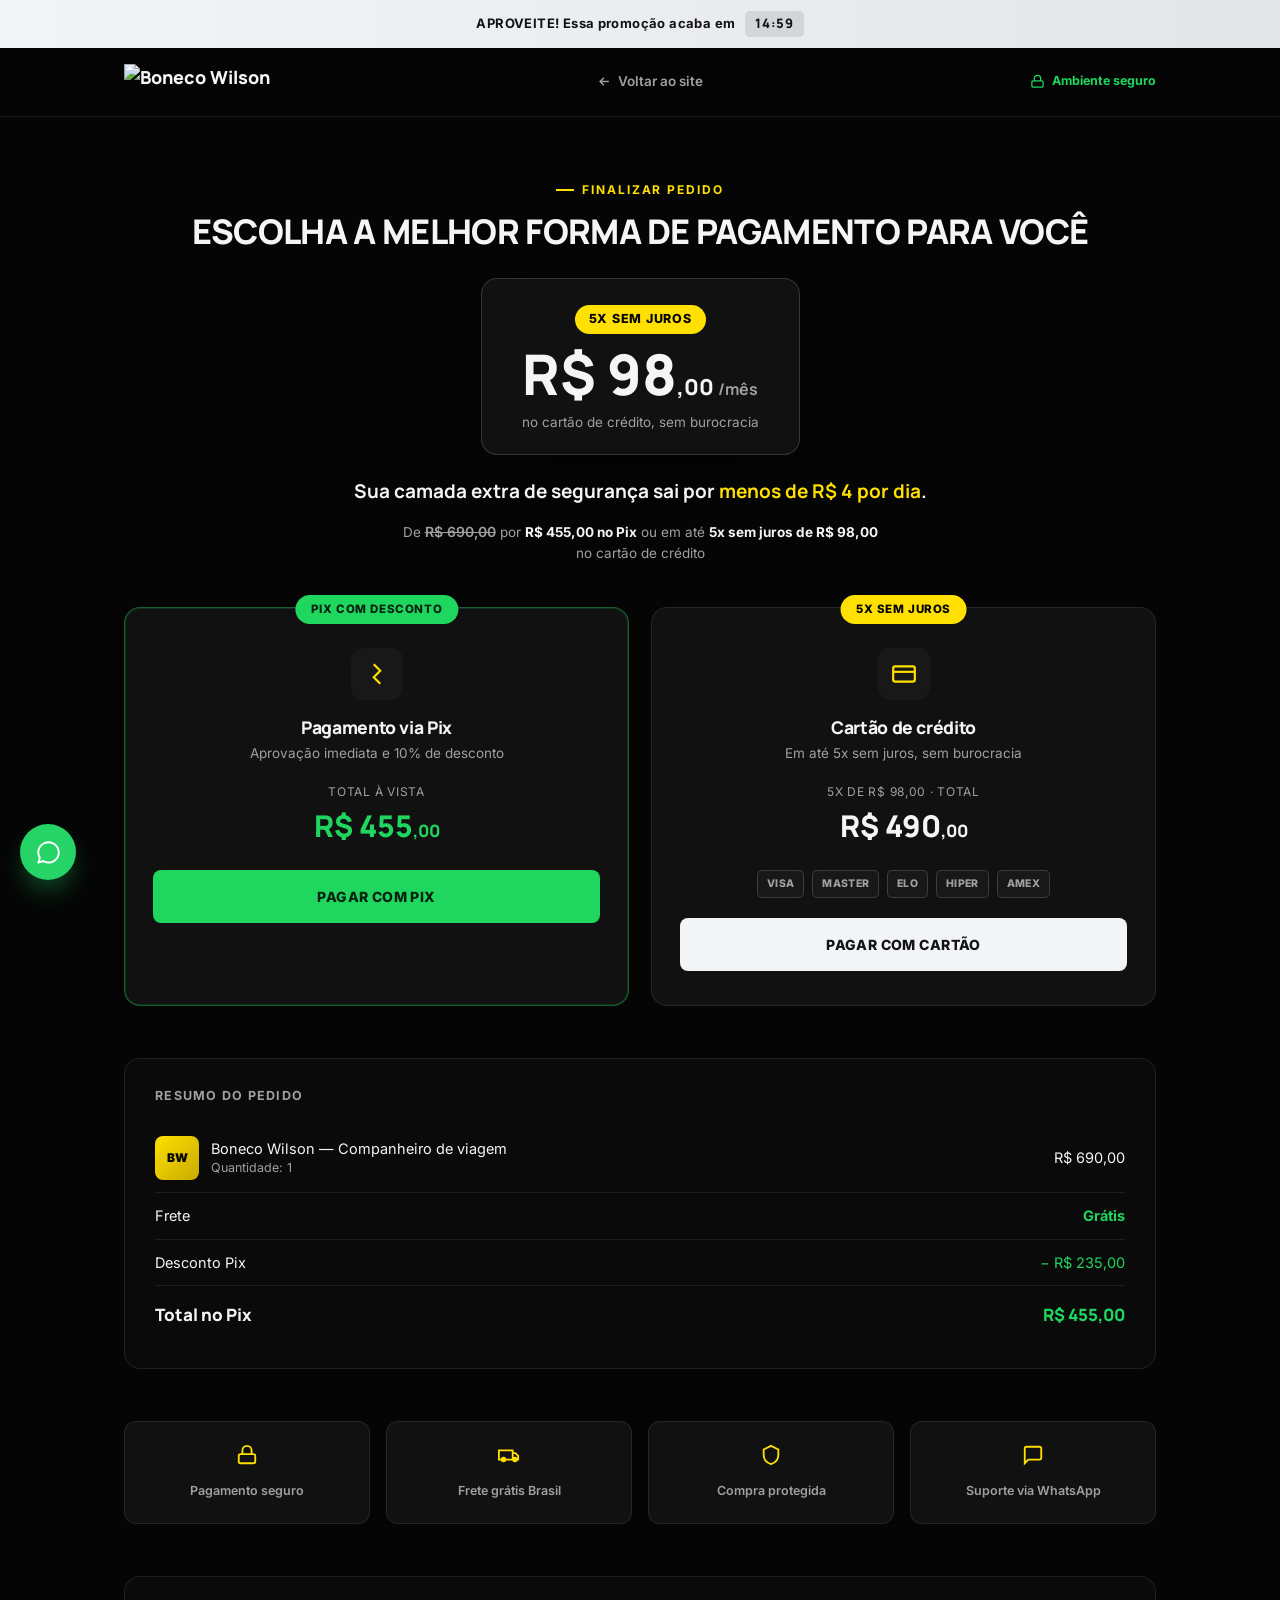
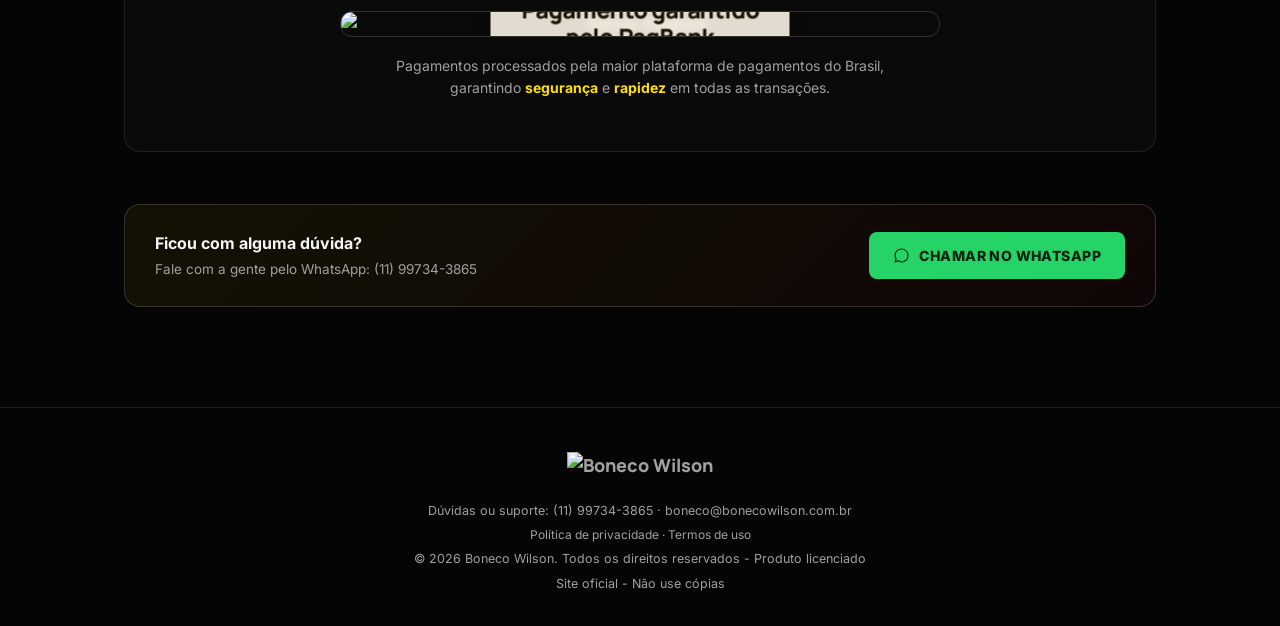
==== commit ddde23aa: "Add files via upload" ====
--- a/pagamento.html
+++ b/pagamento.html
@@ -20,6 +20,8 @@
     --yellow:#FFE000;
     --red:#ED1B2F;
     --red-deep:#4A001F;
+    --pale:#F3F4F6;
+    --pale-text:#111318;
     --green:#1FD65F;
     --border:rgba(245,245,245,0.09);
     --border-strong:rgba(245,245,245,0.16);
@@ -42,12 +44,12 @@
 
   /* Urgency bar */
   .urgency-bar{
-    background:linear-gradient(90deg, var(--red-deep), #2e0013);
+    background:linear-gradient(90deg, var(--pale), #E3E5EA);
     text-align:center;padding:11px 16px;font-size:13px;font-weight:700;
-    letter-spacing:.03em;color:#fff;display:flex;align-items:center;justify-content:center;gap:10px;flex-wrap:wrap;
+    letter-spacing:.03em;color:var(--pale-text);display:flex;align-items:center;justify-content:center;gap:10px;flex-wrap:wrap;
   }
   .urgency-bar .timer{
-    font-family:var(--display);font-weight:800;background:rgba(0,0,0,.25);
+    font-family:var(--display);font-weight:800;background:rgba(17,19,24,.1);color:var(--pale-text);
     padding:3px 10px;border-radius:5px;letter-spacing:.05em;min-width:56px;text-align:center;
   }
 
@@ -58,8 +60,7 @@
   }
   nav{display:flex;align-items:center;justify-content:space-between;padding:16px 24px;max-width:var(--container);margin:0 auto;}
   .logo{display:flex;align-items:center;gap:10px;font-family:var(--display);font-weight:900;font-size:18px;}
-  .logo .mark{width:32px;height:32px;flex-shrink:0;}
-  .logo .sub{color:var(--yellow);}
+  .logo-img{height:36px;width:auto;display:block;flex-shrink:0;}
   .back-link{display:flex;align-items:center;gap:6px;font-size:13.5px;font-weight:600;color:var(--text-secondary);transition:color .3s var(--ease);}
   .back-link:hover{color:var(--yellow);}
   .back-link svg{width:15px;height:15px;}
@@ -131,8 +132,8 @@
   }
   .btn-pix{background:var(--green);color:#052210;}
   .btn-pix:hover{transform:translateY(-2px);box-shadow:0 16px 32px -12px rgba(31,214,95,.5);}
-  .btn-card{background:var(--red-deep);color:#fff;}
-  .btn-card:hover{transform:translateY(-2px);box-shadow:0 16px 32px -12px rgba(74,0,31,.6);}
+  .btn-card{background:var(--pale);color:var(--pale-text);}
+  .btn-card:hover{transform:translateY(-2px);box-shadow:0 16px 32px -12px rgba(0,0,0,.4);background:#fff;}
   .btn:active{transform:translateY(0) scale(.98);}
 
   /* Order summary */
@@ -239,7 +240,7 @@
     display:flex;align-items:center;justify-content:center;color:var(--text);
     transition:background .3s var(--ease), transform .3s var(--ease), border-color .3s var(--ease);
   }
-  .legal-modal-close:hover{background:var(--red-deep);border-color:var(--red-deep);transform:rotate(90deg);}
+  .legal-modal-close:hover{background:var(--red);border-color:var(--red);transform:rotate(90deg);}
   .legal-modal-close svg{width:16px;height:16px;}
   .legal-modal-body{overflow-y:auto;padding:26px 28px 34px;font-size:14px;color:var(--text-secondary);line-height:1.75;}
   .legal-modal-body h2{font-family:var(--display);font-weight:800;font-size:15.5px;color:var(--text);text-transform:uppercase;margin:26px 0 10px;letter-spacing:.01em;}
@@ -283,14 +284,7 @@
 <header>
   <nav>
     <a href="index.html" class="logo" aria-label="Boneco Wilson, início">
-      <svg class="mark" viewBox="0 0 40 40" fill="none" xmlns="http://www.w3.org/2000/svg" aria-hidden="true">
-        <rect width="40" height="40" rx="8" fill="#FFE000"/>
-        <circle cx="20" cy="16" r="6.4" fill="#050505"/>
-        <rect x="10" y="24" width="20" height="10" rx="4" fill="#050505"/>
-        <rect x="15.5" y="13" width="3.2" height="2.4" rx="1.2" fill="#FFE000"/>
-        <rect x="21.3" y="13" width="3.2" height="2.4" rx="1.2" fill="#FFE000"/>
-      </svg>
-      BONECO <span class="sub">WILSON</span>
+      <img src="https://drive.google.com/thumbnail?id=1Fca_v2fM8sRoi5nVwrLWC67goNkXE8_x&sz=w500" alt="Boneco Wilson" class="logo-img">
     </a>
     <a href="index.html" class="back-link">
       <svg viewBox="0 0 24 24" fill="none" stroke="currentColor" stroke-width="2.4"><path d="M19 12H5M11 6l-6 6 6 6"/></svg>
@@ -411,12 +405,7 @@
 
 <footer>
   <a href="index.html" class="logo">
-    <svg class="mark" viewBox="0 0 40 40" fill="none" xmlns="http://www.w3.org/2000/svg" aria-hidden="true">
-      <rect width="40" height="40" rx="8" fill="#FFE000"/>
-      <circle cx="20" cy="16" r="6.4" fill="#050505"/>
-      <rect x="10" y="24" width="20" height="10" rx="4" fill="#050505"/>
-    </svg>
-    BONECO <span class="sub">WILSON</span>
+    <img src="https://drive.google.com/thumbnail?id=1Fca_v2fM8sRoi5nVwrLWC67goNkXE8_x&sz=w500" alt="Boneco Wilson" class="logo-img">
   </a>
   <p>Dúvidas ou suporte: <a href="https://wa.me/5511997343865">(11) 99734-3865</a> · boneco@bonecowilson.com.br</p>
   <p class="footer-legal-links"><a href="#" class="js-open-legal" data-modal="privacy-modal">Política de privacidade</a> · <a href="#" class="js-open-legal" data-modal="terms-modal">Termos de uso</a></p>
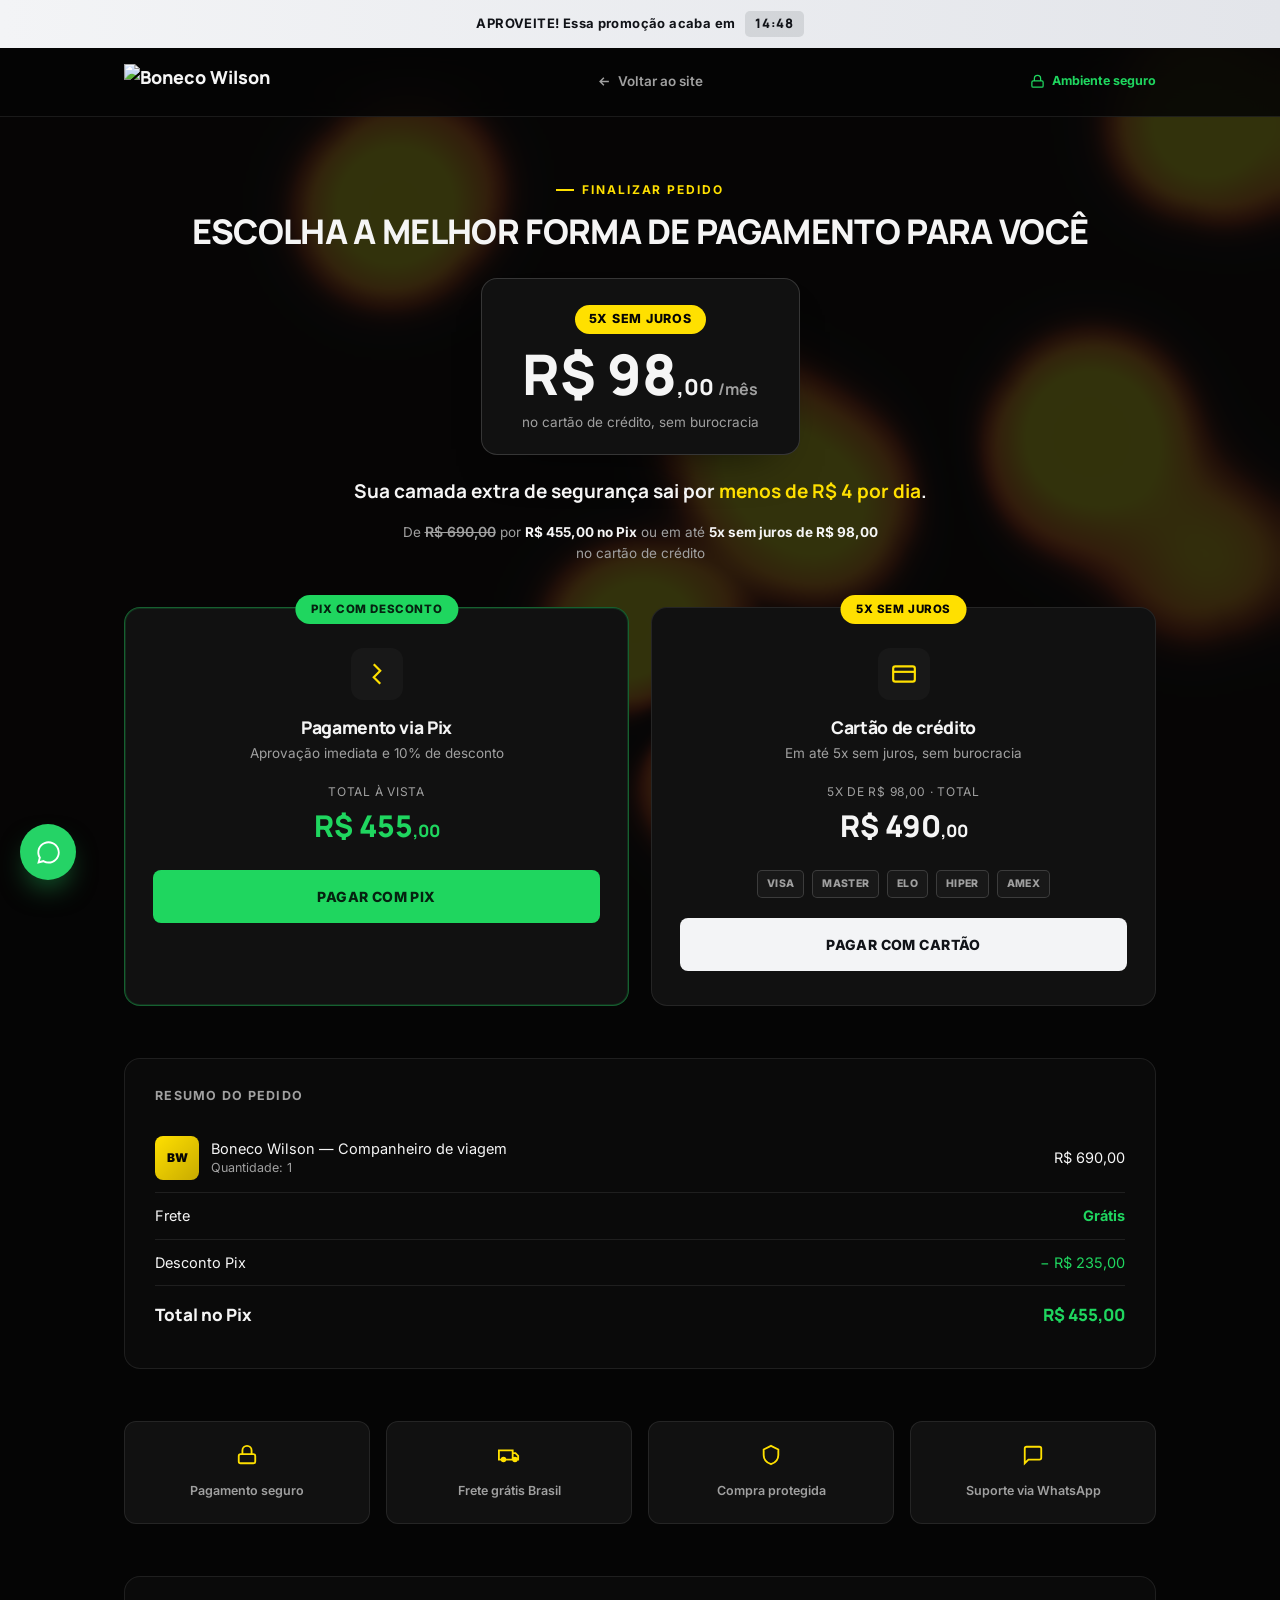
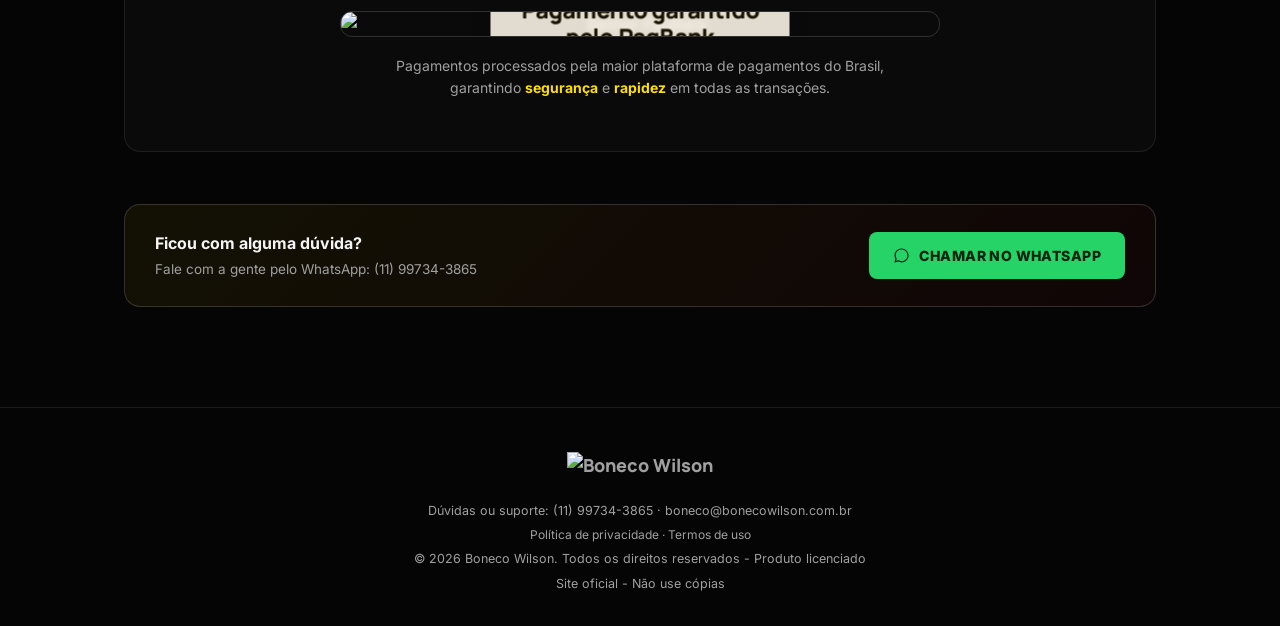
==== commit 01a0e199: "Add files via upload" ====
--- a/pagamento.html
+++ b/pagamento.html
@@ -42,6 +42,12 @@
   ::selection{background:var(--yellow);color:var(--black);}
   :focus-visible{outline:2px solid var(--yellow);outline-offset:3px;}
 
+  /* LiquidEther: ensure all content layers above the fixed WebGL canvas */
+  #liquid-ether-bg{position:fixed;inset:0;width:100%;height:100%;z-index:0;pointer-events:none;}
+  .urgency-bar,header,main,footer,.wa-float,.legal-modal{position:relative;z-index:1;}
+  header{z-index:200;}
+  .wa-float{z-index:400;}
+  .legal-modal{z-index:2000;}
   /* Urgency bar */
   .urgency-bar{
     background:linear-gradient(90deg, var(--pale), #E3E5EA);
@@ -804,6 +810,7 @@
   }
 })();
 </script>
+<script src="liquid-ether.js"></script>
 
 </body>
 </html>
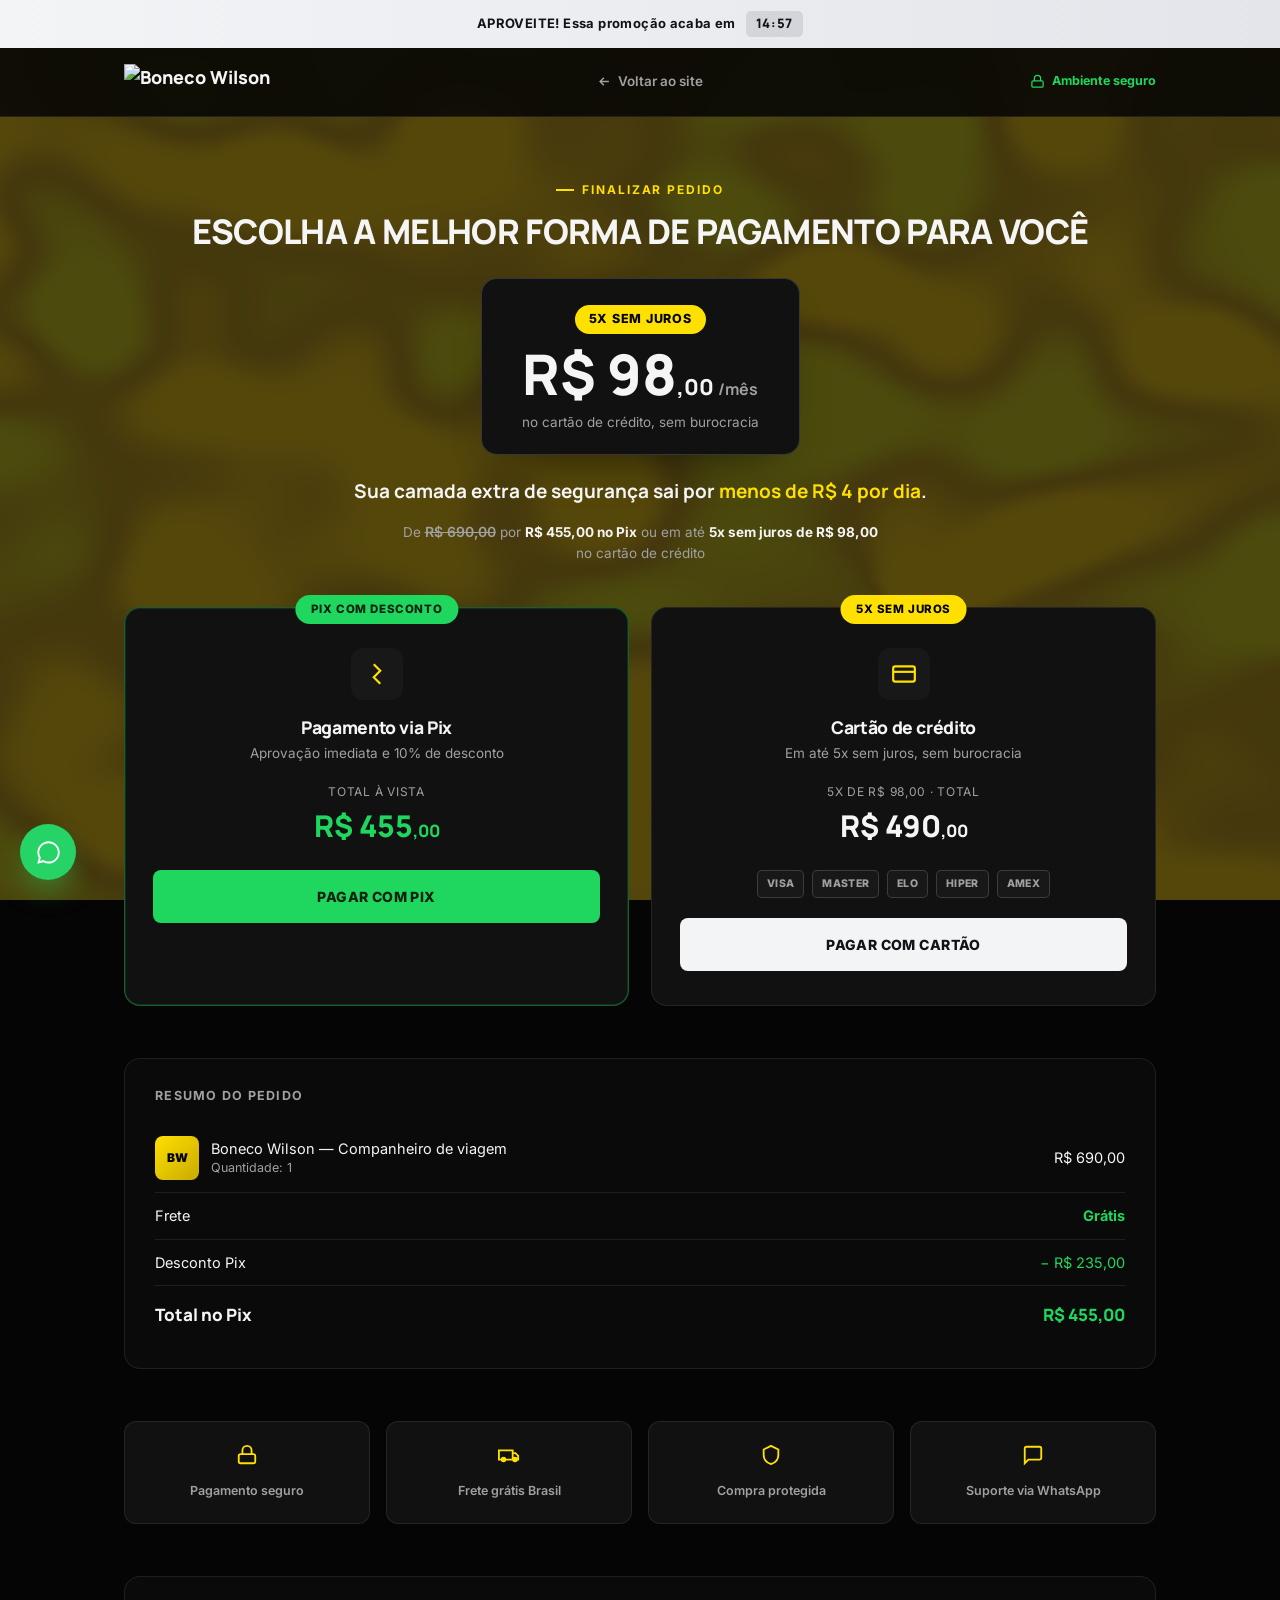
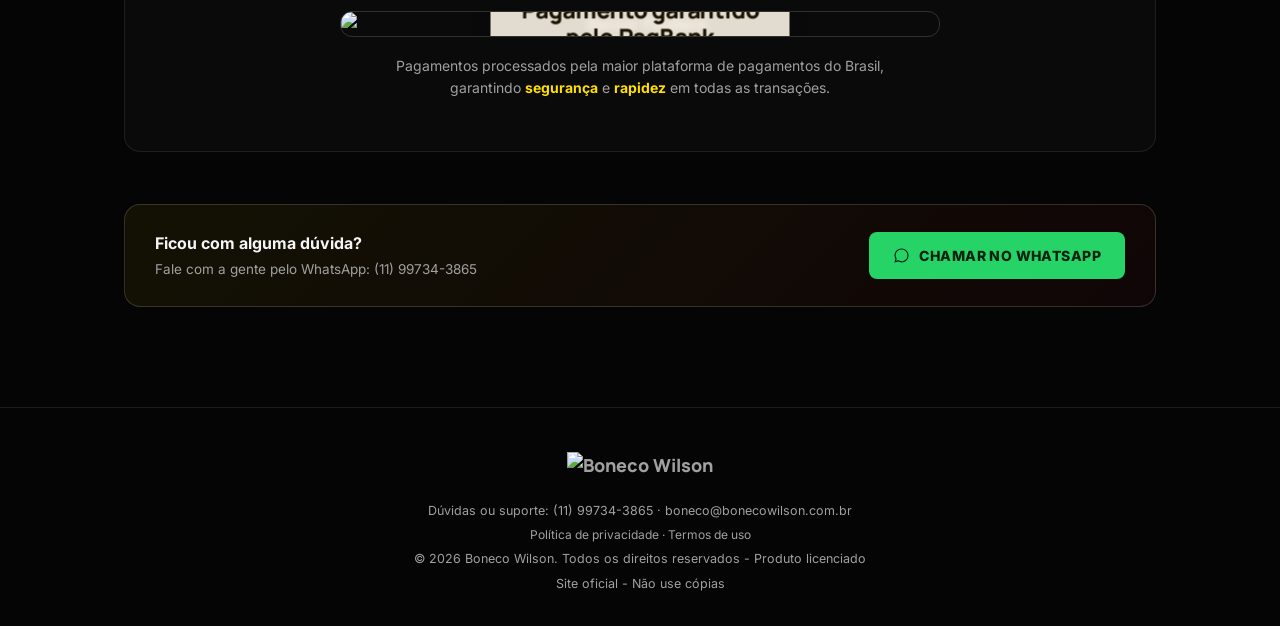
==== commit 28c94fbe: "Add files via upload" ====
--- a/pagamento.html
+++ b/pagamento.html
@@ -33,6 +33,9 @@
   *,*::before,*::after{box-sizing:border-box;margin:0;padding:0;}
   html{scroll-behavior:smooth;}
   body{background:var(--black);color:var(--text);font-family:var(--body);line-height:1.5;-webkit-font-smoothing:antialiased;overflow-x:hidden;}
+  #liquid-ether{position:fixed;inset:0;z-index:0;width:100%;height:100%;opacity:.34;mix-blend-mode:screen;pointer-events:none;}
+  #page-content{position:relative;z-index:1;}
+  @media (max-width:640px){#liquid-ether{opacity:.22;}}
   img{max-width:100%;display:block;}
   a{color:inherit;text-decoration:none;}
   button{font-family:inherit;cursor:pointer;}
@@ -42,12 +45,6 @@
   ::selection{background:var(--yellow);color:var(--black);}
   :focus-visible{outline:2px solid var(--yellow);outline-offset:3px;}
 
-  /* LiquidEther: ensure all content layers above the fixed WebGL canvas */
-  #liquid-ether-bg{position:fixed;inset:0;width:100%;height:100%;z-index:0;pointer-events:none;}
-  .urgency-bar,header,main,footer,.wa-float,.legal-modal{position:relative;z-index:1;}
-  header{z-index:200;}
-  .wa-float{z-index:400;}
-  .legal-modal{z-index:2000;}
   /* Urgency bar */
   .urgency-bar{
     background:linear-gradient(90deg, var(--pale), #E3E5EA);
@@ -282,6 +279,10 @@
 </style>
 </head>
 <body>
+
+<canvas id="liquid-ether" aria-hidden="true"></canvas>
+
+<div id="page-content">
 
 <div class="urgency-bar">
   APROVEITE! Essa promoção acaba em <span class="timer" id="timer">15:00</span>
@@ -810,7 +811,212 @@
   }
 })();
 </script>
-<script src="liquid-ether.js"></script>
+
+</div>
+
+<script>
+(function(){
+  var canvas = document.getElementById('liquid-ether');
+  if(!canvas) return;
+  var reduceMotion = window.matchMedia('(prefers-reduced-motion: reduce)').matches;
+  if(reduceMotion){ canvas.style.display = 'none'; return; }
+
+  var gl = canvas.getContext('webgl') || canvas.getContext('experimental-webgl');
+  if(!gl){ canvas.style.display = 'none'; return; }
+
+  var mouseForce = 6;
+  var cursorSize = 100;
+  var resolution = 0.5;
+  var autoSpeed = 0.5;
+  var autoIntensity = 2.2;
+  var takeoverDuration = 0.25;
+  var autoResumeDelay = 3000;
+  var autoRampDuration = 0.6;
+  var color0 = [0xf3/255, 0xc6/255, 0x0e/255];
+  var color1 = [0xbd/255, 0x97/255, 0x17/255];
+  var color2 = [0xd5/255, 0xd2/255, 0x15/255];
+
+  var vertSrc = 'attribute vec2 aPos; void main(){ gl_Position = vec4(aPos, 0.0, 1.0); }';
+  var fragSrc = [
+    'precision highp float;',
+    '#define N 14',
+    'uniform float uTime;',
+    'uniform vec2 uResolution;',
+    'uniform vec4 uImpulses[N];',
+    'uniform vec3 uColor0;',
+    'uniform vec3 uColor1;',
+    'uniform vec3 uColor2;',
+    'vec3 mod289(vec3 x){return x - floor(x*(1.0/289.0))*289.0;}',
+    'vec2 mod289(vec2 x){return x - floor(x*(1.0/289.0))*289.0;}',
+    'vec3 permute(vec3 x){return mod289(((x*34.0)+1.0)*x);}',
+    'float snoise(vec2 v){',
+    '  const vec4 C = vec4(0.211324865405187,0.366025403784439,-0.577350269189626,0.024390243902439);',
+    '  vec2 i = floor(v + dot(v, C.yy));',
+    '  vec2 x0 = v - i + dot(i, C.xx);',
+    '  vec2 i1 = (x0.x > x0.y) ? vec2(1.0,0.0) : vec2(0.0,1.0);',
+    '  vec4 x12 = x0.xyxy + C.xxzz;',
+    '  x12.xy -= i1;',
+    '  i = mod289(i);',
+    '  vec3 p = permute(permute(i.y + vec3(0.0, i1.y, 1.0)) + i.x + vec3(0.0, i1.x, 1.0));',
+    '  vec3 m = max(0.5 - vec3(dot(x0,x0), dot(x12.xy,x12.xy), dot(x12.zw,x12.zw)), 0.0);',
+    '  m = m*m; m = m*m;',
+    '  vec3 x = 2.0 * fract(p * C.www) - 1.0;',
+    '  vec3 h = abs(x) - 0.5;',
+    '  vec3 ox = floor(x + 0.5);',
+    '  vec3 a0 = x - ox;',
+    '  m *= 1.79284291400159 - 0.85373472095314 * (a0*a0 + h*h);',
+    '  vec3 g;',
+    '  g.x = a0.x * x0.x + h.x * x0.y;',
+    '  g.yz = a0.yz * x12.xz + h.yz * x12.yw;',
+    '  return 130.0 * dot(m, g);',
+    '}',
+    'void main(){',
+    '  vec2 uv = gl_FragCoord.xy / uResolution.xy;',
+    '  vec2 warp = vec2(0.0);',
+    '  for(int i=0;i<N;i++){',
+    '    vec4 imp = uImpulses[i];',
+    '    float dist = distance(uv, imp.xy);',
+    '    float falloff = exp(-dist*dist / (imp.w*imp.w + 0.0001));',
+    '    warp += normalize(uv - imp.xy + 0.0001) * imp.z * falloff;',
+    '  }',
+    '  vec2 p = uv * 3.0 + warp;',
+    '  float n1 = snoise(p + uTime*0.05);',
+    '  float n2 = snoise(p*1.8 - uTime*0.07 + 4.2);',
+    '  float n = (n1 + n2*0.6) * 0.5 + 0.5;',
+    '  vec3 col = mix(uColor0, uColor1, smoothstep(0.2,0.6,n));',
+    '  col = mix(col, uColor2, smoothstep(0.55,0.95,n));',
+    '  float alpha = smoothstep(0.15, 0.5, n) * 0.9;',
+    '  gl_FragColor = vec4(col, alpha);',
+    '}'
+  ].join('\n');
+
+  function compile(type, src){
+    var s = gl.createShader(type);
+    gl.shaderSource(s, src);
+    gl.compileShader(s);
+    if(!gl.getShaderParameter(s, gl.COMPILE_STATUS)){
+      console.error('LiquidEther shader error:', gl.getShaderInfoLog(s));
+      return null;
+    }
+    return s;
+  }
+  var vs = compile(gl.VERTEX_SHADER, vertSrc);
+  var fs = compile(gl.FRAGMENT_SHADER, fragSrc);
+  if(!vs || !fs){ canvas.style.display = 'none'; return; }
+  var program = gl.createProgram();
+  gl.attachShader(program, vs);
+  gl.attachShader(program, fs);
+  gl.linkProgram(program);
+  if(!gl.getProgramParameter(program, gl.LINK_STATUS)){
+    console.error('LiquidEther link error:', gl.getProgramInfoLog(program));
+    canvas.style.display = 'none';
+    return;
+  }
+  gl.useProgram(program);
+
+  var quad = new Float32Array([-1,-1, 1,-1, -1,1, 1,1]);
+  var buf = gl.createBuffer();
+  gl.bindBuffer(gl.ARRAY_BUFFER, buf);
+  gl.bufferData(gl.ARRAY_BUFFER, quad, gl.STATIC_DRAW);
+  var aPos = gl.getAttribLocation(program, 'aPos');
+  gl.enableVertexAttribArray(aPos);
+  gl.vertexAttribPointer(aPos, 2, gl.FLOAT, false, 0, 0);
+
+  var uTime = gl.getUniformLocation(program, 'uTime');
+  var uResolution = gl.getUniformLocation(program, 'uResolution');
+  var uImpulses = gl.getUniformLocation(program, 'uImpulses');
+  var uColor0 = gl.getUniformLocation(program, 'uColor0');
+  var uColor1 = gl.getUniformLocation(program, 'uColor1');
+  var uColor2 = gl.getUniformLocation(program, 'uColor2');
+  gl.uniform3fv(uColor0, color0);
+  gl.uniform3fv(uColor1, color1);
+  gl.uniform3fv(uColor2, color2);
+
+  var MAX_IMPULSES = 14;
+  var impulses = [];
+
+  function resize(){
+    var w = Math.max(1, Math.floor(window.innerWidth * resolution));
+    var h = Math.max(1, Math.floor(window.innerHeight * resolution));
+    canvas.width = w;
+    canvas.height = h;
+    canvas.style.width = '100%';
+    canvas.style.height = '100%';
+    gl.viewport(0, 0, w, h);
+  }
+  resize();
+  window.addEventListener('resize', resize);
+
+  var lastInteraction = -1e9;
+  var lastX = null, lastY = null;
+  var autoBlend = 1;
+
+  function addImpulse(nx, ny, strength, radiusPx){
+    var radius = radiusPx / window.innerWidth;
+    impulses.push({x:nx, y:ny, strength:strength, radius:Math.max(radius,0.01), age:0, maxAge:1.1});
+    if(impulses.length > MAX_IMPULSES){ impulses.shift(); }
+  }
+
+  window.addEventListener('pointermove', function(e){
+    var nx = e.clientX / window.innerWidth;
+    var ny = 1.0 - e.clientY / window.innerHeight;
+    if(lastX !== null){
+      var dx = e.clientX - lastX, dy = e.clientY - lastY;
+      var mag = Math.sqrt(dx*dx + dy*dy);
+      if(mag > 1){
+        addImpulse(nx, ny, Math.min(mag * 0.0025 * mouseForce, 0.9), cursorSize);
+      }
+    }
+    lastX = e.clientX; lastY = e.clientY;
+    lastInteraction = performance.now();
+  }, {passive:true});
+
+  var startTime = performance.now();
+
+  function tick(){
+    var now = performance.now();
+    var t = (now - startTime) / 1000;
+
+    var idleFor = now - lastInteraction;
+    var rampMs = (idleFor > autoResumeDelay ? autoRampDuration : takeoverDuration) * 1000;
+    var toward = idleFor > autoResumeDelay ? 1 : 0;
+    var step = rampMs > 0 ? (1 / (rampMs / 16.7)) : 1;
+    autoBlend += (toward - autoBlend) * Math.min(1, step);
+
+    if(autoBlend > 0.01){
+      var ax = 0.5 + 0.35 * Math.sin(t * autoSpeed * 0.6);
+      var ay = 0.5 + 0.3 * Math.cos(t * autoSpeed * 0.9 + 1.3);
+      addImpulse(ax, ay, 0.012 * autoIntensity * autoBlend, cursorSize * 1.4);
+    }
+
+    for(var i = impulses.length - 1; i >= 0; i--){
+      impulses[i].age += 1/60;
+      if(impulses[i].age > impulses[i].maxAge){ impulses.splice(i, 1); }
+    }
+
+    var data = new Float32Array(MAX_IMPULSES * 4);
+    for(var j = 0; j < MAX_IMPULSES; j++){
+      var imp = impulses[j];
+      if(imp){
+        var lifeFactor = 1 - imp.age / imp.maxAge;
+        data[j*4+0] = imp.x;
+        data[j*4+1] = imp.y;
+        data[j*4+2] = imp.strength * lifeFactor;
+        data[j*4+3] = imp.radius;
+      }
+    }
+
+    gl.useProgram(program);
+    gl.uniform1f(uTime, t);
+    gl.uniform2f(uResolution, canvas.width, canvas.height);
+    gl.uniform4fv(uImpulses, data);
+    gl.drawArrays(gl.TRIANGLE_STRIP, 0, 4);
+
+    requestAnimationFrame(tick);
+  }
+  requestAnimationFrame(tick);
+})();
+</script>
 
 </body>
 </html>
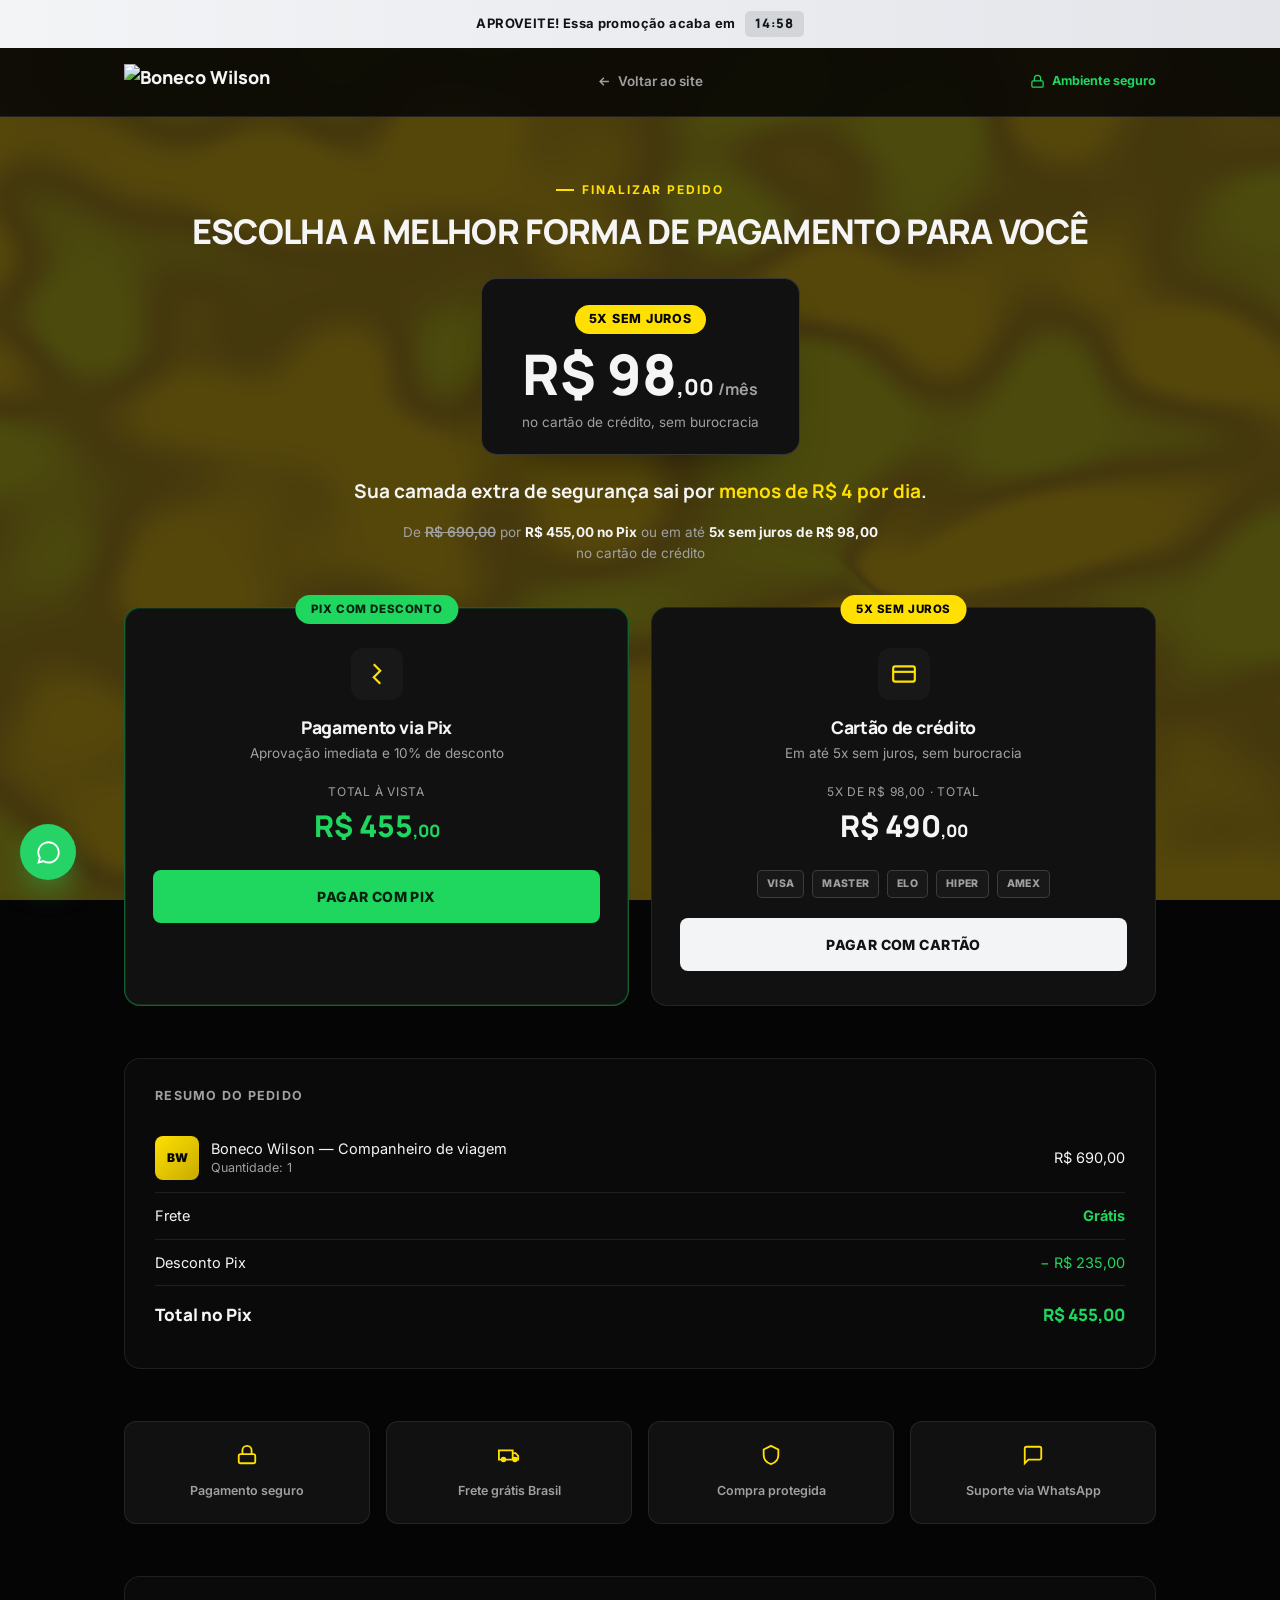
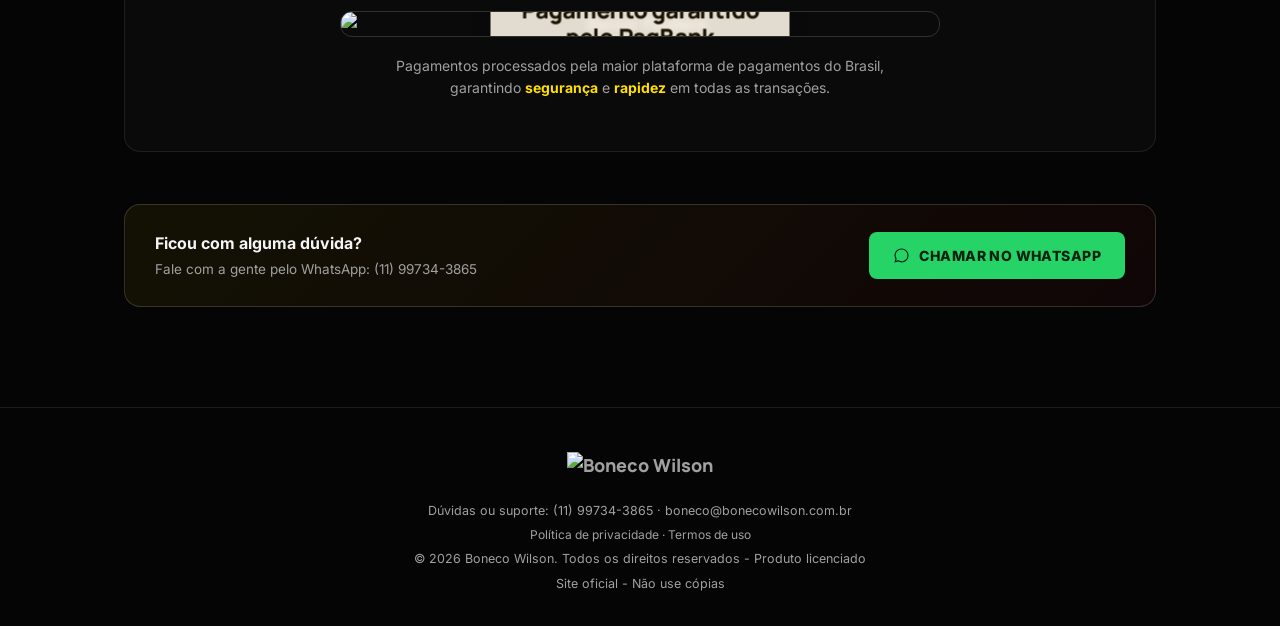
==== commit 526b3978: "Add files via upload" ====
--- a/pagamento.html
+++ b/pagamento.html
@@ -819,10 +819,6 @@
   var canvas = document.getElementById('liquid-ether');
   if(!canvas) return;
   var reduceMotion = window.matchMedia('(prefers-reduced-motion: reduce)').matches;
-  if(reduceMotion){ canvas.style.display = 'none'; return; }
-
-  var gl = canvas.getContext('webgl') || canvas.getContext('experimental-webgl');
-  if(!gl){ canvas.style.display = 'none'; return; }
 
   var mouseForce = 6;
   var cursorSize = 100;
@@ -832,105 +828,162 @@
   var takeoverDuration = 0.25;
   var autoResumeDelay = 3000;
   var autoRampDuration = 0.6;
-  var color0 = [0xf3/255, 0xc6/255, 0x0e/255];
-  var color1 = [0xbd/255, 0x97/255, 0x17/255];
-  var color2 = [0xd5/255, 0xd2/255, 0x15/255];
-
-  var vertSrc = 'attribute vec2 aPos; void main(){ gl_Position = vec4(aPos, 0.0, 1.0); }';
-  var fragSrc = [
-    'precision highp float;',
-    '#define N 14',
-    'uniform float uTime;',
-    'uniform vec2 uResolution;',
-    'uniform vec4 uImpulses[N];',
-    'uniform vec3 uColor0;',
-    'uniform vec3 uColor1;',
-    'uniform vec3 uColor2;',
-    'vec3 mod289(vec3 x){return x - floor(x*(1.0/289.0))*289.0;}',
-    'vec2 mod289(vec2 x){return x - floor(x*(1.0/289.0))*289.0;}',
-    'vec3 permute(vec3 x){return mod289(((x*34.0)+1.0)*x);}',
-    'float snoise(vec2 v){',
-    '  const vec4 C = vec4(0.211324865405187,0.366025403784439,-0.577350269189626,0.024390243902439);',
-    '  vec2 i = floor(v + dot(v, C.yy));',
-    '  vec2 x0 = v - i + dot(i, C.xx);',
-    '  vec2 i1 = (x0.x > x0.y) ? vec2(1.0,0.0) : vec2(0.0,1.0);',
-    '  vec4 x12 = x0.xyxy + C.xxzz;',
-    '  x12.xy -= i1;',
-    '  i = mod289(i);',
-    '  vec3 p = permute(permute(i.y + vec3(0.0, i1.y, 1.0)) + i.x + vec3(0.0, i1.x, 1.0));',
-    '  vec3 m = max(0.5 - vec3(dot(x0,x0), dot(x12.xy,x12.xy), dot(x12.zw,x12.zw)), 0.0);',
-    '  m = m*m; m = m*m;',
-    '  vec3 x = 2.0 * fract(p * C.www) - 1.0;',
-    '  vec3 h = abs(x) - 0.5;',
-    '  vec3 ox = floor(x + 0.5);',
-    '  vec3 a0 = x - ox;',
-    '  m *= 1.79284291400159 - 0.85373472095314 * (a0*a0 + h*h);',
-    '  vec3 g;',
-    '  g.x = a0.x * x0.x + h.x * x0.y;',
-    '  g.yz = a0.yz * x12.xz + h.yz * x12.yw;',
-    '  return 130.0 * dot(m, g);',
-    '}',
-    'void main(){',
-    '  vec2 uv = gl_FragCoord.xy / uResolution.xy;',
-    '  vec2 warp = vec2(0.0);',
-    '  for(int i=0;i<N;i++){',
-    '    vec4 imp = uImpulses[i];',
-    '    float dist = distance(uv, imp.xy);',
-    '    float falloff = exp(-dist*dist / (imp.w*imp.w + 0.0001));',
-    '    warp += normalize(uv - imp.xy + 0.0001) * imp.z * falloff;',
-    '  }',
-    '  vec2 p = uv * 3.0 + warp;',
-    '  float n1 = snoise(p + uTime*0.05);',
-    '  float n2 = snoise(p*1.8 - uTime*0.07 + 4.2);',
-    '  float n = (n1 + n2*0.6) * 0.5 + 0.5;',
-    '  vec3 col = mix(uColor0, uColor1, smoothstep(0.2,0.6,n));',
-    '  col = mix(col, uColor2, smoothstep(0.55,0.95,n));',
-    '  float alpha = smoothstep(0.15, 0.5, n) * 0.9;',
-    '  gl_FragColor = vec4(col, alpha);',
-    '}'
-  ].join('\n');
-
-  function compile(type, src){
-    var s = gl.createShader(type);
-    gl.shaderSource(s, src);
-    gl.compileShader(s);
-    if(!gl.getShaderParameter(s, gl.COMPILE_STATUS)){
-      console.error('LiquidEther shader error:', gl.getShaderInfoLog(s));
+  var color0 = [0xf3, 0xc6, 0x0e];
+  var color1 = [0xbd, 0x97, 0x17];
+  var color2 = [0xd5, 0xd2, 0x15];
+
+  function tryInitWebGL(){
+    var gl = null;
+    try{
+      gl = canvas.getContext('webgl', {antialias:false, alpha:true})
+        || canvas.getContext('experimental-webgl', {antialias:false, alpha:true})
+        || canvas.getContext('webgl2', {antialias:false, alpha:true});
+    }catch(err){ gl = null; }
+    if(!gl) return null;
+
+    var vertSrc = 'attribute vec2 aPos; void main(){ gl_Position = vec4(aPos, 0.0, 1.0); }';
+    var fragSrc = [
+      'precision highp float;',
+      '#define N 14',
+      'uniform float uTime;',
+      'uniform vec2 uResolution;',
+      'uniform vec4 uImpulses[N];',
+      'uniform vec3 uColor0;',
+      'uniform vec3 uColor1;',
+      'uniform vec3 uColor2;',
+      'vec3 mod289(vec3 x){return x - floor(x*(1.0/289.0))*289.0;}',
+      'vec2 mod289(vec2 x){return x - floor(x*(1.0/289.0))*289.0;}',
+      'vec3 permute(vec3 x){return mod289(((x*34.0)+1.0)*x);}',
+      'float snoise(vec2 v){',
+      '  const vec4 C = vec4(0.211324865405187,0.366025403784439,-0.577350269189626,0.024390243902439);',
+      '  vec2 i = floor(v + dot(v, C.yy));',
+      '  vec2 x0 = v - i + dot(i, C.xx);',
+      '  vec2 i1 = (x0.x > x0.y) ? vec2(1.0,0.0) : vec2(0.0,1.0);',
+      '  vec4 x12 = x0.xyxy + C.xxzz;',
+      '  x12.xy -= i1;',
+      '  i = mod289(i);',
+      '  vec3 p = permute(permute(i.y + vec3(0.0, i1.y, 1.0)) + i.x + vec3(0.0, i1.x, 1.0));',
+      '  vec3 m = max(0.5 - vec3(dot(x0,x0), dot(x12.xy,x12.xy), dot(x12.zw,x12.zw)), 0.0);',
+      '  m = m*m; m = m*m;',
+      '  vec3 x = 2.0 * fract(p * C.www) - 1.0;',
+      '  vec3 h = abs(x) - 0.5;',
+      '  vec3 ox = floor(x + 0.5);',
+      '  vec3 a0 = x - ox;',
+      '  m *= 1.79284291400159 - 0.85373472095314 * (a0*a0 + h*h);',
+      '  vec3 g;',
+      '  g.x = a0.x * x0.x + h.x * x0.y;',
+      '  g.yz = a0.yz * x12.xz + h.yz * x12.yw;',
+      '  return 130.0 * dot(m, g);',
+      '}',
+      'void main(){',
+      '  vec2 uv = gl_FragCoord.xy / uResolution.xy;',
+      '  vec2 warp = vec2(0.0);',
+      '  for(int i=0;i<N;i++){',
+      '    vec4 imp = uImpulses[i];',
+      '    float dist = distance(uv, imp.xy);',
+      '    float falloff = exp(-dist*dist / (imp.w*imp.w + 0.0001));',
+      '    warp += normalize(uv - imp.xy + 0.0001) * imp.z * falloff;',
+      '  }',
+      '  vec2 p = uv * 3.0 + warp;',
+      '  float n1 = snoise(p + uTime*0.05);',
+      '  float n2 = snoise(p*1.8 - uTime*0.07 + 4.2);',
+      '  float n = (n1 + n2*0.6) * 0.5 + 0.5;',
+      '  vec3 col = mix(uColor0, uColor1, smoothstep(0.2,0.6,n));',
+      '  col = mix(col, uColor2, smoothstep(0.55,0.95,n));',
+      '  float alpha = smoothstep(0.15, 0.5, n) * 0.9;',
+      '  gl_FragColor = vec4(col, alpha);',
+      '}'
+    ].join('\n');
+
+    function compile(type, src){
+      var s = gl.createShader(type);
+      gl.shaderSource(s, src);
+      gl.compileShader(s);
+      if(!gl.getShaderParameter(s, gl.COMPILE_STATUS)){
+        console.warn('LiquidEther: shader compile failed, falling back to Canvas2D', gl.getShaderInfoLog(s));
+        return null;
+      }
+      return s;
+    }
+    var vs = compile(gl.VERTEX_SHADER, vertSrc);
+    var fs = compile(gl.FRAGMENT_SHADER, fragSrc);
+    if(!vs || !fs) return null;
+    var program = gl.createProgram();
+    gl.attachShader(program, vs);
+    gl.attachShader(program, fs);
+    gl.linkProgram(program);
+    if(!gl.getProgramParameter(program, gl.LINK_STATUS)){
+      console.warn('LiquidEther: program link failed, falling back to Canvas2D', gl.getProgramInfoLog(program));
       return null;
     }
-    return s;
-  }
-  var vs = compile(gl.VERTEX_SHADER, vertSrc);
-  var fs = compile(gl.FRAGMENT_SHADER, fragSrc);
-  if(!vs || !fs){ canvas.style.display = 'none'; return; }
-  var program = gl.createProgram();
-  gl.attachShader(program, vs);
-  gl.attachShader(program, fs);
-  gl.linkProgram(program);
-  if(!gl.getProgramParameter(program, gl.LINK_STATUS)){
-    console.error('LiquidEther link error:', gl.getProgramInfoLog(program));
-    canvas.style.display = 'none';
-    return;
-  }
-  gl.useProgram(program);
-
-  var quad = new Float32Array([-1,-1, 1,-1, -1,1, 1,1]);
-  var buf = gl.createBuffer();
-  gl.bindBuffer(gl.ARRAY_BUFFER, buf);
-  gl.bufferData(gl.ARRAY_BUFFER, quad, gl.STATIC_DRAW);
-  var aPos = gl.getAttribLocation(program, 'aPos');
-  gl.enableVertexAttribArray(aPos);
-  gl.vertexAttribPointer(aPos, 2, gl.FLOAT, false, 0, 0);
-
-  var uTime = gl.getUniformLocation(program, 'uTime');
-  var uResolution = gl.getUniformLocation(program, 'uResolution');
-  var uImpulses = gl.getUniformLocation(program, 'uImpulses');
-  var uColor0 = gl.getUniformLocation(program, 'uColor0');
-  var uColor1 = gl.getUniformLocation(program, 'uColor1');
-  var uColor2 = gl.getUniformLocation(program, 'uColor2');
-  gl.uniform3fv(uColor0, color0);
-  gl.uniform3fv(uColor1, color1);
-  gl.uniform3fv(uColor2, color2);
+    gl.useProgram(program);
+
+    var quad = new Float32Array([-1,-1, 1,-1, -1,1, 1,1]);
+    var buf = gl.createBuffer();
+    gl.bindBuffer(gl.ARRAY_BUFFER, buf);
+    gl.bufferData(gl.ARRAY_BUFFER, quad, gl.STATIC_DRAW);
+    var aPos = gl.getAttribLocation(program, 'aPos');
+    gl.enableVertexAttribArray(aPos);
+    gl.vertexAttribPointer(aPos, 2, gl.FLOAT, false, 0, 0);
+
+    var uTime = gl.getUniformLocation(program, 'uTime');
+    var uResolution = gl.getUniformLocation(program, 'uResolution');
+    var uImpulses = gl.getUniformLocation(program, 'uImpulses');
+    var uColor0 = gl.getUniformLocation(program, 'uColor0');
+    var uColor1 = gl.getUniformLocation(program, 'uColor1');
+    var uColor2 = gl.getUniformLocation(program, 'uColor2');
+    gl.uniform3fv(uColor0, [color0[0]/255, color0[1]/255, color0[2]/255]);
+    gl.uniform3fv(uColor1, [color1[0]/255, color1[1]/255, color1[2]/255]);
+    gl.uniform3fv(uColor2, [color2[0]/255, color2[1]/255, color2[2]/255]);
+
+    return {
+      draw: function(width, height, impulseData){
+        gl.viewport(0, 0, width, height);
+        gl.useProgram(program);
+        gl.uniform1f(uTime, impulseData.t);
+        gl.uniform2f(uResolution, width, height);
+        gl.uniform4fv(uImpulses, impulseData.data);
+        gl.drawArrays(gl.TRIANGLE_STRIP, 0, 4);
+      }
+    };
+  }
+
+  // ----- Canvas2D fallback (used when WebGL is unavailable or blocked) -----
+  function initCanvas2D(){
+    var ctx = canvas.getContext('2d');
+    if(!ctx) return null;
+    return {
+      draw: function(width, height, impulseData){
+        ctx.clearRect(0, 0, width, height);
+        ctx.globalCompositeOperation = 'lighter';
+        var palette = [color0, color1, color2];
+        for(var i = 0; i < impulseData.impulses.length; i++){
+          var imp = impulseData.impulses[i];
+          var lifeFactor = Math.max(0, 1 - imp.age / imp.maxAge);
+          if(lifeFactor <= 0) continue;
+          var cx = imp.x * width;
+          var cy = (1 - imp.y) * height;
+          var radius = Math.max(20, imp.radius * width * 2.2);
+          var c = palette[i % 3];
+          var grad = ctx.createRadialGradient(cx, cy, 0, cx, cy, radius);
+          var a = Math.min(0.55, imp.strength * 2.2) * lifeFactor;
+          grad.addColorStop(0, 'rgba(' + c[0] + ',' + c[1] + ',' + c[2] + ',' + a + ')');
+          grad.addColorStop(1, 'rgba(' + c[0] + ',' + c[1] + ',' + c[2] + ',0)');
+          ctx.fillStyle = grad;
+          ctx.beginPath();
+          ctx.arc(cx, cy, radius, 0, Math.PI * 2);
+          ctx.fill();
+        }
+        ctx.globalCompositeOperation = 'source-over';
+      }
+    };
+  }
+
+  var renderer = tryInitWebGL();
+  var usingWebGL = !!renderer;
+  if(!renderer){ renderer = initCanvas2D(); }
+  if(!renderer){ canvas.style.display = 'none'; return; }
+  if(!usingWebGL){ canvas.style.mixBlendMode = 'screen'; }
 
   var MAX_IMPULSES = 14;
   var impulses = [];
@@ -942,7 +995,6 @@
     canvas.height = h;
     canvas.style.width = '100%';
     canvas.style.height = '100%';
-    gl.viewport(0, 0, w, h);
   }
   resize();
   window.addEventListener('resize', resize);
@@ -973,11 +1025,8 @@
 
   var startTime = performance.now();
 
-  function tick(){
-    var now = performance.now();
-    var t = (now - startTime) / 1000;
-
-    var idleFor = now - lastInteraction;
+  function buildFrameData(t){
+    var idleFor = performance.now() - lastInteraction;
     var rampMs = (idleFor > autoResumeDelay ? autoRampDuration : takeoverDuration) * 1000;
     var toward = idleFor > autoResumeDelay ? 1 : 0;
     var step = rampMs > 0 ? (1 / (rampMs / 16.7)) : 1;
@@ -1005,13 +1054,17 @@
         data[j*4+3] = imp.radius;
       }
     }
-
-    gl.useProgram(program);
-    gl.uniform1f(uTime, t);
-    gl.uniform2f(uResolution, canvas.width, canvas.height);
-    gl.uniform4fv(uImpulses, data);
-    gl.drawArrays(gl.TRIANGLE_STRIP, 0, 4);
-
+    return {t:t, data:data, impulses:impulses.slice()};
+  }
+
+  if(reduceMotion){
+    renderer.draw(canvas.width, canvas.height, buildFrameData(2));
+    return;
+  }
+
+  function tick(){
+    var t = (performance.now() - startTime) / 1000;
+    renderer.draw(canvas.width, canvas.height, buildFrameData(t));
     requestAnimationFrame(tick);
   }
   requestAnimationFrame(tick);
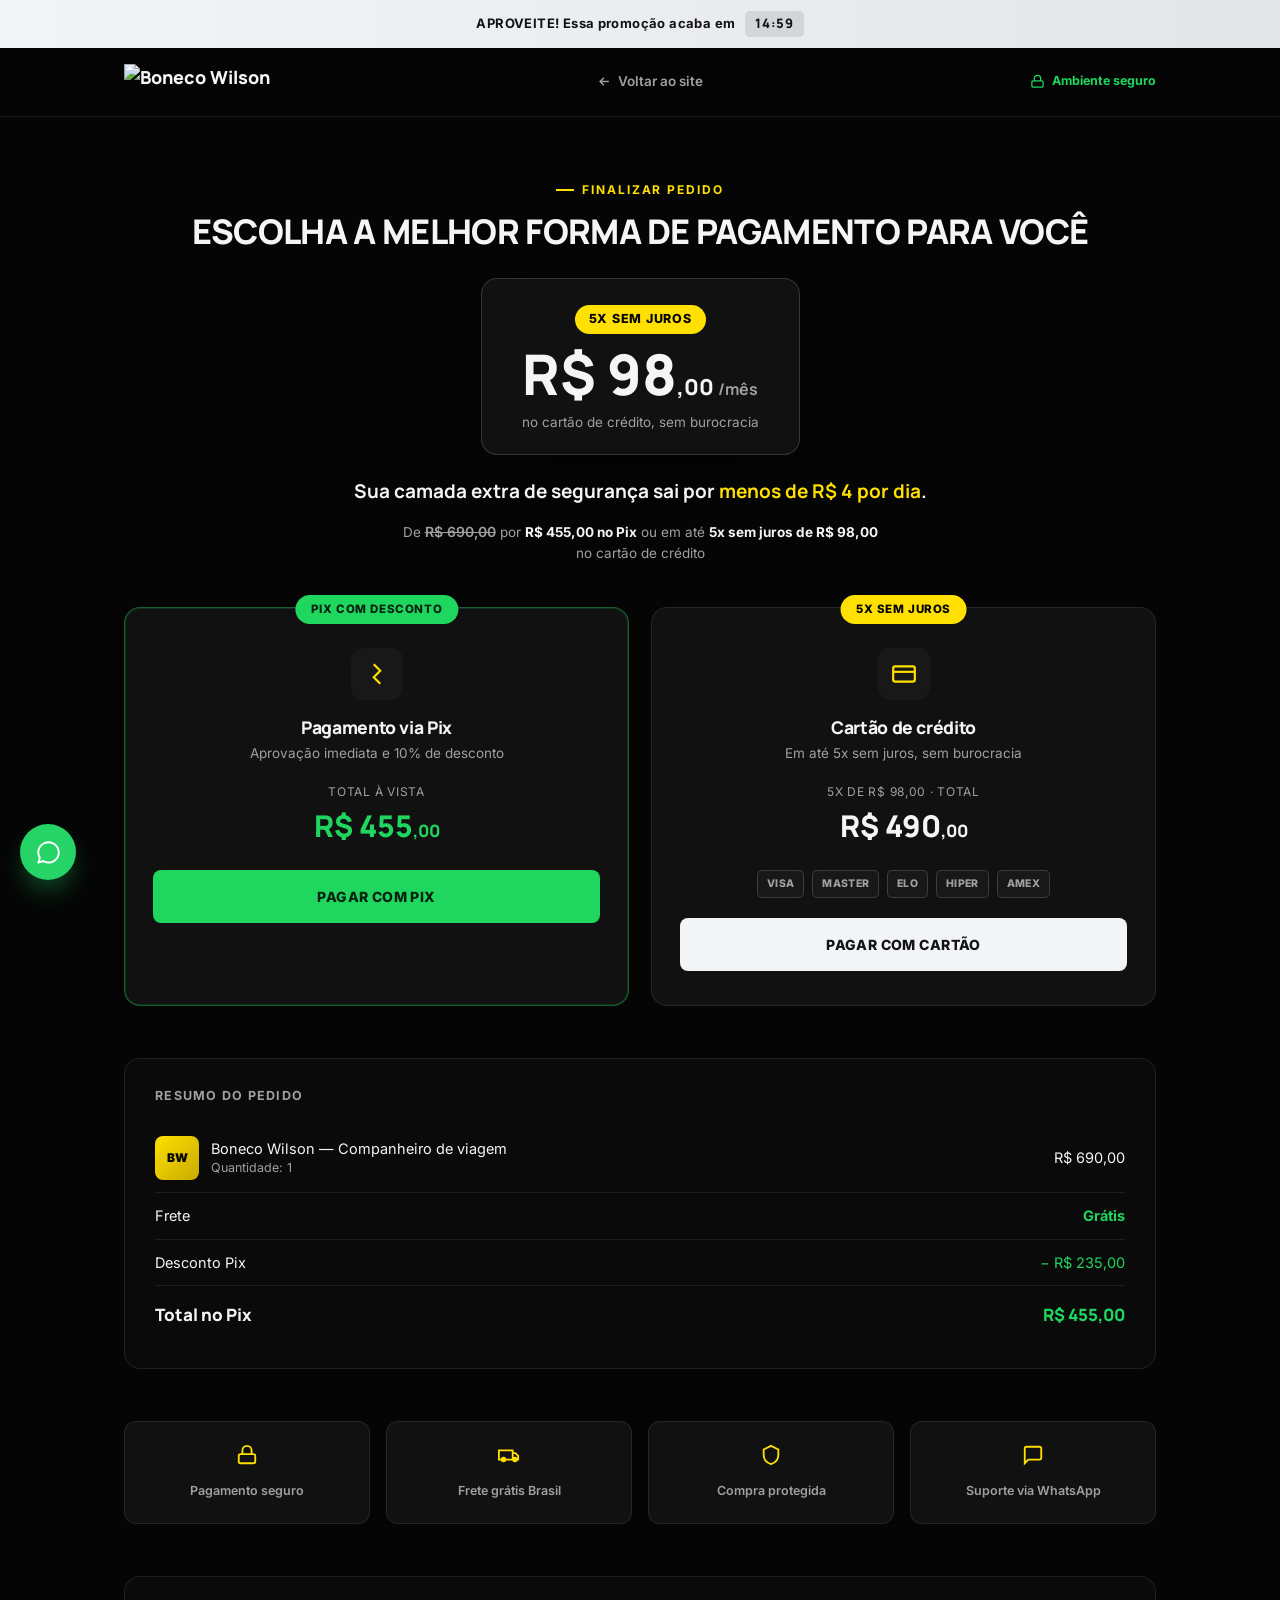
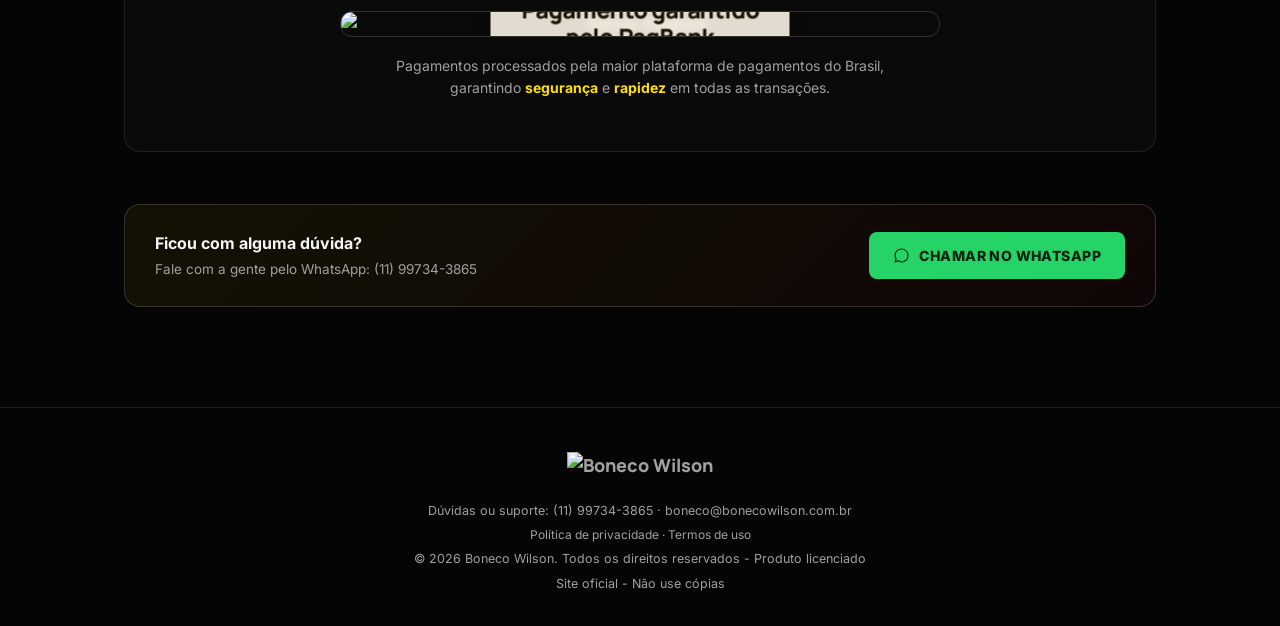
==== commit b074082d: "Add files via upload" ====
--- a/pagamento.html
+++ b/pagamento.html
@@ -33,9 +33,6 @@
   *,*::before,*::after{box-sizing:border-box;margin:0;padding:0;}
   html{scroll-behavior:smooth;}
   body{background:var(--black);color:var(--text);font-family:var(--body);line-height:1.5;-webkit-font-smoothing:antialiased;overflow-x:hidden;}
-  #liquid-ether{position:fixed;inset:0;z-index:0;width:100%;height:100%;opacity:.34;mix-blend-mode:screen;pointer-events:none;}
-  #page-content{position:relative;z-index:1;}
-  @media (max-width:640px){#liquid-ether{opacity:.22;}}
   img{max-width:100%;display:block;}
   a{color:inherit;text-decoration:none;}
   button{font-family:inherit;cursor:pointer;}
@@ -279,10 +276,6 @@
 </style>
 </head>
 <body>
-
-<canvas id="liquid-ether" aria-hidden="true"></canvas>
-
-<div id="page-content">
 
 <div class="urgency-bar">
   APROVEITE! Essa promoção acaba em <span class="timer" id="timer">15:00</span>
@@ -812,264 +805,5 @@
 })();
 </script>
 
-</div>
-
-<script>
-(function(){
-  var canvas = document.getElementById('liquid-ether');
-  if(!canvas) return;
-  var reduceMotion = window.matchMedia('(prefers-reduced-motion: reduce)').matches;
-
-  var mouseForce = 6;
-  var cursorSize = 100;
-  var resolution = 0.5;
-  var autoSpeed = 0.5;
-  var autoIntensity = 2.2;
-  var takeoverDuration = 0.25;
-  var autoResumeDelay = 3000;
-  var autoRampDuration = 0.6;
-  var color0 = [0xf3, 0xc6, 0x0e];
-  var color1 = [0xbd, 0x97, 0x17];
-  var color2 = [0xd5, 0xd2, 0x15];
-
-  function tryInitWebGL(){
-    var gl = null;
-    try{
-      gl = canvas.getContext('webgl', {antialias:false, alpha:true})
-        || canvas.getContext('experimental-webgl', {antialias:false, alpha:true})
-        || canvas.getContext('webgl2', {antialias:false, alpha:true});
-    }catch(err){ gl = null; }
-    if(!gl) return null;
-
-    var vertSrc = 'attribute vec2 aPos; void main(){ gl_Position = vec4(aPos, 0.0, 1.0); }';
-    var fragSrc = [
-      'precision highp float;',
-      '#define N 14',
-      'uniform float uTime;',
-      'uniform vec2 uResolution;',
-      'uniform vec4 uImpulses[N];',
-      'uniform vec3 uColor0;',
-      'uniform vec3 uColor1;',
-      'uniform vec3 uColor2;',
-      'vec3 mod289(vec3 x){return x - floor(x*(1.0/289.0))*289.0;}',
-      'vec2 mod289(vec2 x){return x - floor(x*(1.0/289.0))*289.0;}',
-      'vec3 permute(vec3 x){return mod289(((x*34.0)+1.0)*x);}',
-      'float snoise(vec2 v){',
-      '  const vec4 C = vec4(0.211324865405187,0.366025403784439,-0.577350269189626,0.024390243902439);',
-      '  vec2 i = floor(v + dot(v, C.yy));',
-      '  vec2 x0 = v - i + dot(i, C.xx);',
-      '  vec2 i1 = (x0.x > x0.y) ? vec2(1.0,0.0) : vec2(0.0,1.0);',
-      '  vec4 x12 = x0.xyxy + C.xxzz;',
-      '  x12.xy -= i1;',
-      '  i = mod289(i);',
-      '  vec3 p = permute(permute(i.y + vec3(0.0, i1.y, 1.0)) + i.x + vec3(0.0, i1.x, 1.0));',
-      '  vec3 m = max(0.5 - vec3(dot(x0,x0), dot(x12.xy,x12.xy), dot(x12.zw,x12.zw)), 0.0);',
-      '  m = m*m; m = m*m;',
-      '  vec3 x = 2.0 * fract(p * C.www) - 1.0;',
-      '  vec3 h = abs(x) - 0.5;',
-      '  vec3 ox = floor(x + 0.5);',
-      '  vec3 a0 = x - ox;',
-      '  m *= 1.79284291400159 - 0.85373472095314 * (a0*a0 + h*h);',
-      '  vec3 g;',
-      '  g.x = a0.x * x0.x + h.x * x0.y;',
-      '  g.yz = a0.yz * x12.xz + h.yz * x12.yw;',
-      '  return 130.0 * dot(m, g);',
-      '}',
-      'void main(){',
-      '  vec2 uv = gl_FragCoord.xy / uResolution.xy;',
-      '  vec2 warp = vec2(0.0);',
-      '  for(int i=0;i<N;i++){',
-      '    vec4 imp = uImpulses[i];',
-      '    float dist = distance(uv, imp.xy);',
-      '    float falloff = exp(-dist*dist / (imp.w*imp.w + 0.0001));',
-      '    warp += normalize(uv - imp.xy + 0.0001) * imp.z * falloff;',
-      '  }',
-      '  vec2 p = uv * 3.0 + warp;',
-      '  float n1 = snoise(p + uTime*0.05);',
-      '  float n2 = snoise(p*1.8 - uTime*0.07 + 4.2);',
-      '  float n = (n1 + n2*0.6) * 0.5 + 0.5;',
-      '  vec3 col = mix(uColor0, uColor1, smoothstep(0.2,0.6,n));',
-      '  col = mix(col, uColor2, smoothstep(0.55,0.95,n));',
-      '  float alpha = smoothstep(0.15, 0.5, n) * 0.9;',
-      '  gl_FragColor = vec4(col, alpha);',
-      '}'
-    ].join('\n');
-
-    function compile(type, src){
-      var s = gl.createShader(type);
-      gl.shaderSource(s, src);
-      gl.compileShader(s);
-      if(!gl.getShaderParameter(s, gl.COMPILE_STATUS)){
-        console.warn('LiquidEther: shader compile failed, falling back to Canvas2D', gl.getShaderInfoLog(s));
-        return null;
-      }
-      return s;
-    }
-    var vs = compile(gl.VERTEX_SHADER, vertSrc);
-    var fs = compile(gl.FRAGMENT_SHADER, fragSrc);
-    if(!vs || !fs) return null;
-    var program = gl.createProgram();
-    gl.attachShader(program, vs);
-    gl.attachShader(program, fs);
-    gl.linkProgram(program);
-    if(!gl.getProgramParameter(program, gl.LINK_STATUS)){
-      console.warn('LiquidEther: program link failed, falling back to Canvas2D', gl.getProgramInfoLog(program));
-      return null;
-    }
-    gl.useProgram(program);
-
-    var quad = new Float32Array([-1,-1, 1,-1, -1,1, 1,1]);
-    var buf = gl.createBuffer();
-    gl.bindBuffer(gl.ARRAY_BUFFER, buf);
-    gl.bufferData(gl.ARRAY_BUFFER, quad, gl.STATIC_DRAW);
-    var aPos = gl.getAttribLocation(program, 'aPos');
-    gl.enableVertexAttribArray(aPos);
-    gl.vertexAttribPointer(aPos, 2, gl.FLOAT, false, 0, 0);
-
-    var uTime = gl.getUniformLocation(program, 'uTime');
-    var uResolution = gl.getUniformLocation(program, 'uResolution');
-    var uImpulses = gl.getUniformLocation(program, 'uImpulses');
-    var uColor0 = gl.getUniformLocation(program, 'uColor0');
-    var uColor1 = gl.getUniformLocation(program, 'uColor1');
-    var uColor2 = gl.getUniformLocation(program, 'uColor2');
-    gl.uniform3fv(uColor0, [color0[0]/255, color0[1]/255, color0[2]/255]);
-    gl.uniform3fv(uColor1, [color1[0]/255, color1[1]/255, color1[2]/255]);
-    gl.uniform3fv(uColor2, [color2[0]/255, color2[1]/255, color2[2]/255]);
-
-    return {
-      draw: function(width, height, impulseData){
-        gl.viewport(0, 0, width, height);
-        gl.useProgram(program);
-        gl.uniform1f(uTime, impulseData.t);
-        gl.uniform2f(uResolution, width, height);
-        gl.uniform4fv(uImpulses, impulseData.data);
-        gl.drawArrays(gl.TRIANGLE_STRIP, 0, 4);
-      }
-    };
-  }
-
-  // ----- Canvas2D fallback (used when WebGL is unavailable or blocked) -----
-  function initCanvas2D(){
-    var ctx = canvas.getContext('2d');
-    if(!ctx) return null;
-    return {
-      draw: function(width, height, impulseData){
-        ctx.clearRect(0, 0, width, height);
-        ctx.globalCompositeOperation = 'lighter';
-        var palette = [color0, color1, color2];
-        for(var i = 0; i < impulseData.impulses.length; i++){
-          var imp = impulseData.impulses[i];
-          var lifeFactor = Math.max(0, 1 - imp.age / imp.maxAge);
-          if(lifeFactor <= 0) continue;
-          var cx = imp.x * width;
-          var cy = (1 - imp.y) * height;
-          var radius = Math.max(20, imp.radius * width * 2.2);
-          var c = palette[i % 3];
-          var grad = ctx.createRadialGradient(cx, cy, 0, cx, cy, radius);
-          var a = Math.min(0.55, imp.strength * 2.2) * lifeFactor;
-          grad.addColorStop(0, 'rgba(' + c[0] + ',' + c[1] + ',' + c[2] + ',' + a + ')');
-          grad.addColorStop(1, 'rgba(' + c[0] + ',' + c[1] + ',' + c[2] + ',0)');
-          ctx.fillStyle = grad;
-          ctx.beginPath();
-          ctx.arc(cx, cy, radius, 0, Math.PI * 2);
-          ctx.fill();
-        }
-        ctx.globalCompositeOperation = 'source-over';
-      }
-    };
-  }
-
-  var renderer = tryInitWebGL();
-  var usingWebGL = !!renderer;
-  if(!renderer){ renderer = initCanvas2D(); }
-  if(!renderer){ canvas.style.display = 'none'; return; }
-  if(!usingWebGL){ canvas.style.mixBlendMode = 'screen'; }
-
-  var MAX_IMPULSES = 14;
-  var impulses = [];
-
-  function resize(){
-    var w = Math.max(1, Math.floor(window.innerWidth * resolution));
-    var h = Math.max(1, Math.floor(window.innerHeight * resolution));
-    canvas.width = w;
-    canvas.height = h;
-    canvas.style.width = '100%';
-    canvas.style.height = '100%';
-  }
-  resize();
-  window.addEventListener('resize', resize);
-
-  var lastInteraction = -1e9;
-  var lastX = null, lastY = null;
-  var autoBlend = 1;
-
-  function addImpulse(nx, ny, strength, radiusPx){
-    var radius = radiusPx / window.innerWidth;
-    impulses.push({x:nx, y:ny, strength:strength, radius:Math.max(radius,0.01), age:0, maxAge:1.1});
-    if(impulses.length > MAX_IMPULSES){ impulses.shift(); }
-  }
-
-  window.addEventListener('pointermove', function(e){
-    var nx = e.clientX / window.innerWidth;
-    var ny = 1.0 - e.clientY / window.innerHeight;
-    if(lastX !== null){
-      var dx = e.clientX - lastX, dy = e.clientY - lastY;
-      var mag = Math.sqrt(dx*dx + dy*dy);
-      if(mag > 1){
-        addImpulse(nx, ny, Math.min(mag * 0.0025 * mouseForce, 0.9), cursorSize);
-      }
-    }
-    lastX = e.clientX; lastY = e.clientY;
-    lastInteraction = performance.now();
-  }, {passive:true});
-
-  var startTime = performance.now();
-
-  function buildFrameData(t){
-    var idleFor = performance.now() - lastInteraction;
-    var rampMs = (idleFor > autoResumeDelay ? autoRampDuration : takeoverDuration) * 1000;
-    var toward = idleFor > autoResumeDelay ? 1 : 0;
-    var step = rampMs > 0 ? (1 / (rampMs / 16.7)) : 1;
-    autoBlend += (toward - autoBlend) * Math.min(1, step);
-
-    if(autoBlend > 0.01){
-      var ax = 0.5 + 0.35 * Math.sin(t * autoSpeed * 0.6);
-      var ay = 0.5 + 0.3 * Math.cos(t * autoSpeed * 0.9 + 1.3);
-      addImpulse(ax, ay, 0.012 * autoIntensity * autoBlend, cursorSize * 1.4);
-    }
-
-    for(var i = impulses.length - 1; i >= 0; i--){
-      impulses[i].age += 1/60;
-      if(impulses[i].age > impulses[i].maxAge){ impulses.splice(i, 1); }
-    }
-
-    var data = new Float32Array(MAX_IMPULSES * 4);
-    for(var j = 0; j < MAX_IMPULSES; j++){
-      var imp = impulses[j];
-      if(imp){
-        var lifeFactor = 1 - imp.age / imp.maxAge;
-        data[j*4+0] = imp.x;
-        data[j*4+1] = imp.y;
-        data[j*4+2] = imp.strength * lifeFactor;
-        data[j*4+3] = imp.radius;
-      }
-    }
-    return {t:t, data:data, impulses:impulses.slice()};
-  }
-
-  if(reduceMotion){
-    renderer.draw(canvas.width, canvas.height, buildFrameData(2));
-    return;
-  }
-
-  function tick(){
-    var t = (performance.now() - startTime) / 1000;
-    renderer.draw(canvas.width, canvas.height, buildFrameData(t));
-    requestAnimationFrame(tick);
-  }
-  requestAnimationFrame(tick);
-})();
-</script>
-
 </body>
 </html>
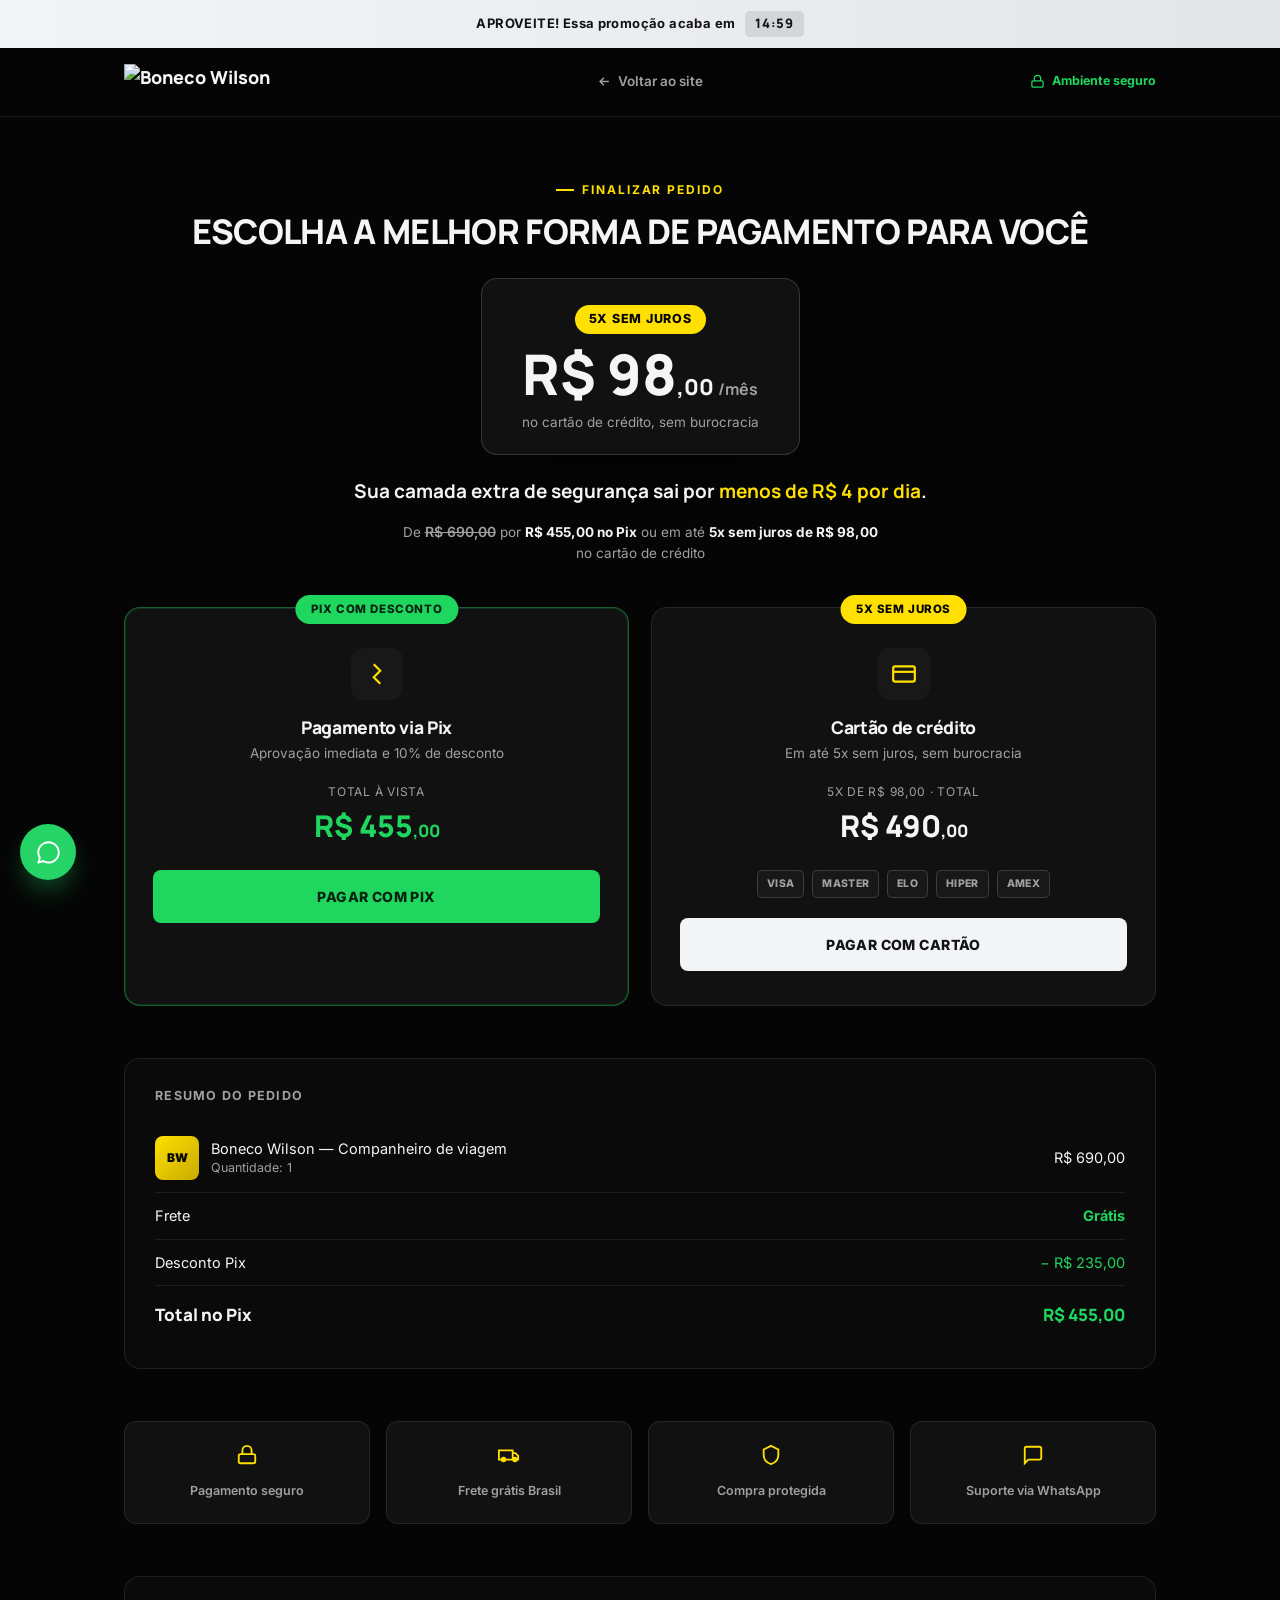
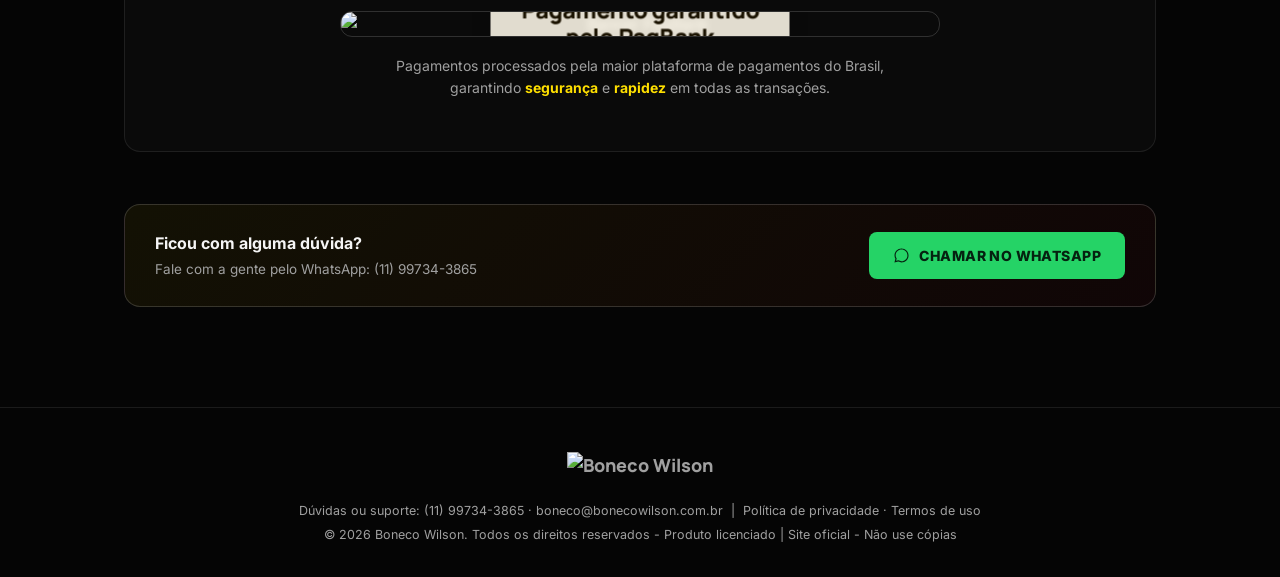
==== commit bd9b095a: "Add files via upload" ====
--- a/pagamento.html
+++ b/pagamento.html
@@ -4,6 +4,11 @@
 <meta charset="UTF-8">
 <meta name="viewport" content="width=device-width, initial-scale=1.0">
 <title>Finalizar Pedido | Boneco Wilson</title>
+<link rel="icon" type="image/x-icon" href="assets/favicon/favicon.ico">
+<link rel="icon" type="image/png" sizes="32x32" href="assets/favicon/favicon-32x32.png">
+<link rel="icon" type="image/png" sizes="16x16" href="assets/favicon/favicon-16x16.png">
+<link rel="apple-touch-icon" sizes="180x180" href="assets/favicon/apple-touch-icon.png">
+<link rel="manifest" href="assets/favicon/site.webmanifest">
 <meta name="description" content="Finalize a compra do seu Boneco Wilson com pagamento seguro via Pix (com desconto) ou cartão em até 5x sem juros. Frete grátis para todo o Brasil.">
 <meta name="robots" content="noindex">
 <link rel="preconnect" href="https://fonts.googleapis.com">
@@ -118,6 +123,41 @@
   .pay-icon svg{width:26px;height:26px;stroke:var(--yellow);}
   .pay-card h3{font-size:17.5px;margin-bottom:6px;}
   .pay-card .desc{color:var(--text-secondary);font-size:13.5px;margin-bottom:20px;}
+
+  /* Mobile-only: hero 5x card + swipeable Pix / à vista pair */
+  .pay-mobile{display:none;margin-bottom:52px;}
+  .pay-hero-mobile{
+    background:linear-gradient(160deg, var(--yellow), #e8c700);
+    border-radius:16px;padding:40px 26px 34px;text-align:center;color:var(--black);
+    box-shadow:0 30px 60px -24px rgba(255,224,0,.35);margin-bottom:22px;
+  }
+  .pay-hero-badge{
+    display:inline-block;background:var(--black);color:var(--yellow);font-weight:800;font-size:11.5px;
+    letter-spacing:.06em;text-transform:uppercase;padding:6px 16px;border-radius:20px;margin-bottom:16px;
+  }
+  .pay-hero-mobile h3{font-family:var(--display);font-weight:900;font-size:19px;text-transform:uppercase;margin-bottom:14px;}
+  .pay-hero-amount{font-family:var(--display);font-weight:900;font-size:50px;line-height:1;}
+  .pay-hero-amount .cents{font-size:22px;}
+  .pay-hero-amount .per{font-size:17px;font-weight:700;margin-left:4px;opacity:.7;}
+  .pay-hero-note{font-size:13px;margin-top:10px;opacity:.75;}
+  .pay-hero-impact{font-family:var(--display);font-weight:700;font-size:14.5px;margin:20px 0 22px;}
+  .pay-hero-impact strong{text-decoration:underline;text-decoration-thickness:2px;text-underline-offset:2px;}
+  .pay-hero-mobile .btn{background:var(--black);color:#fff;width:100%;padding:17px;}
+  .pay-hero-mobile .btn:hover{background:#1a1a1a;}
+
+  .pay-swipe-track{
+    display:flex;overflow-x:auto;scroll-snap-type:x mandatory;gap:16px;
+    -webkit-overflow-scrolling:touch;padding-bottom:2px;scrollbar-width:none;
+  }
+  .pay-swipe-track::-webkit-scrollbar{display:none;}
+  .pay-swipe-card{
+    flex:0 0 100%;scroll-snap-align:center;
+    background:var(--card);border:1px solid var(--border);border-radius:16px;
+    padding:26px 22px;text-align:center;
+  }
+  .pay-swipe-dots{display:flex;justify-content:center;gap:8px;margin-top:16px;}
+  .pay-dot{width:8px;height:8px;border-radius:50%;background:var(--border-strong);border:none;padding:0;transition:background .3s var(--ease), transform .3s var(--ease);}
+  .pay-dot.active{background:var(--yellow);transform:scale(1.3);}
   .pay-total{font-size:12px;color:var(--text-secondary);letter-spacing:.06em;text-transform:uppercase;margin-bottom:2px;}
   .pay-amount{font-family:var(--display);font-weight:900;font-size:30px;margin-bottom:22px;}
   .pay-amount .cents{font-size:17px;}
@@ -194,6 +234,11 @@
   footer p{color:var(--text-secondary);font-size:12.5px;margin-bottom:6px;}
   footer a{color:var(--text-secondary);}
   footer a:hover{color:var(--yellow);}
+  .footer-mobile{display:none;}
+  @media (max-width:760px){
+    .footer-full{display:none;}
+    .footer-mobile{display:block;}
+  }
 
   /* Specular shine on payment buttons */
   .fx-spec{position:relative;overflow:hidden;isolation:isolate;}
@@ -263,11 +308,13 @@
   .wa-float svg{width:27px;height:27px;fill:#fff;}
 
   @media (max-width:760px){
-    .pay-grid{grid-template-columns:1fr;}
+    .pay-grid{display:none;}
+    .pay-mobile{display:block;}
     .trust-grid{grid-template-columns:1fr 1fr;}
     .support-callout{flex-direction:column;text-align:center;}
     .support-callout a.btn{width:100%;}
     .price-hero{padding:22px 28px 18px;width:100%;max-width:320px;}
+    .guarantee-banner-text{font-size:clamp(11px,3.6vw,14px);padding:7px 14px;max-width:82%;}
   }
 
   @media (prefers-reduced-motion: reduce){
@@ -348,6 +395,46 @@
       </div>
     </div>
 
+    <div class="pay-mobile">
+      <div class="pay-hero-mobile">
+        <span class="pay-hero-badge">5x sem juros</span>
+        <h3>Pagar em 5x sem juros</h3>
+        <div class="pay-hero-amount">R$ 98<span class="cents">,00</span><span class="per">/mês</span></div>
+        <p class="pay-hero-note">no cartão de crédito, sem burocracia</p>
+        <p class="pay-hero-impact">Sua camada extra de segurança sai por <strong>menos de R$ 4 por dia</strong>.</p>
+        <a class="btn fx-spec" href="https://pagamento.pagbank.com.br/pagamento?code=bd5ac69f-9c59-4c07-b84d-b0b80ad7d419&amp;t=d3ae02b7-3b3c-4605-962d-3514459e7a9c"><span class="btn-label">Pagar com cartão</span></a>
+      </div>
+
+      <div class="pay-swipe-track" id="pay-swipe-track">
+        <div class="pay-swipe-card">
+          <span class="pay-badge">Pix com desconto</span>
+          <div class="pay-icon">
+            <svg viewBox="0 0 24 24" fill="none" stroke-width="2"><path d="M9 3l6 6-6 6M15 21l-6-6 6-6"/></svg>
+          </div>
+          <h3>Pagamento via Pix</h3>
+          <p class="desc">Aprovação imediata e 10% de desconto</p>
+          <div class="pay-total">Total à vista</div>
+          <div class="pay-amount pix-amount">R$ 455<span class="cents">,00</span></div>
+          <a class="btn btn-pix fx-spec" href="https://pagamento.pagbank.com.br/pagamento?code=4278c70b-c295-4a1a-bcf9-435b76c36757&amp;t=b9e251e2-1853-4300-8875-9707ff9df8af"><span class="btn-label">Pagar com Pix</span></a>
+        </div>
+        <div class="pay-swipe-card">
+          <span class="pay-badge" style="background:var(--elevated);color:var(--text);">À vista</span>
+          <div class="pay-icon">
+            <svg viewBox="0 0 24 24" fill="none" stroke-width="2"><rect x="2" y="5" width="20" height="14" rx="2"/><path d="M2 10h20"/></svg>
+          </div>
+          <h3>À vista no cartão</h3>
+          <p class="desc">Pagamento único, sem parcelamento</p>
+          <div class="pay-total">Total à vista</div>
+          <div class="pay-amount">R$ 490<span class="cents">,00</span></div>
+          <a class="btn btn-card fx-spec" href="https://pagamento.pagbank.com.br/pagamento?code=bd5ac69f-9c59-4c07-b84d-b0b80ad7d419&amp;t=d3ae02b7-3b3c-4605-962d-3514459e7a9c"><span class="btn-label">Pagar com cartão</span></a>
+        </div>
+      </div>
+      <div class="pay-swipe-dots" id="pay-swipe-dots">
+        <button class="pay-dot active" data-index="0" aria-label="Ver Pix com desconto"></button>
+        <button class="pay-dot" data-index="1" aria-label="Ver à vista no cartão"></button>
+      </div>
+    </div>
+
     <div class="summary">
       <h4>Resumo do pedido</h4>
       <div class="summary-row">
@@ -404,13 +491,17 @@
 </main>
 
 <footer>
-  <a href="index.html" class="logo">
-    <img src="https://drive.google.com/thumbnail?id=1Fca_v2fM8sRoi5nVwrLWC67goNkXE8_x&sz=w500" alt="Boneco Wilson" class="logo-img">
-  </a>
-  <p>Dúvidas ou suporte: <a href="https://wa.me/5511997343865">(11) 99734-3865</a> · boneco@bonecowilson.com.br</p>
-  <p class="footer-legal-links"><a href="#" class="js-open-legal" data-modal="privacy-modal">Política de privacidade</a> · <a href="#" class="js-open-legal" data-modal="terms-modal">Termos de uso</a></p>
-  <p>© 2026 Boneco Wilson. Todos os direitos reservados - Produto licenciado</p>
-  <p>Site oficial - Não use cópias</p>
+  <div class="footer-full">
+    <a href="index.html" class="logo">
+      <img src="https://drive.google.com/thumbnail?id=1Fca_v2fM8sRoi5nVwrLWC67goNkXE8_x&sz=w500" alt="Boneco Wilson" class="logo-img">
+    </a>
+    <p>Dúvidas ou suporte: <a href="https://wa.me/5511997343865">(11) 99734-3865</a> · boneco@bonecowilson.com.br &nbsp;|&nbsp; <a href="#" class="js-open-legal" data-modal="privacy-modal">Política de privacidade</a> · <a href="#" class="js-open-legal" data-modal="terms-modal">Termos de uso</a></p>
+    <p>© 2026 Boneco Wilson. Todos os direitos reservados - Produto licenciado | Site oficial - Não use cópias</p>
+  </div>
+  <div class="footer-mobile">
+    <p class="footer-legal-links"><a href="#" class="js-open-legal" data-modal="privacy-modal">Política de privacidade</a> · <a href="#" class="js-open-legal" data-modal="terms-modal">Termos de uso</a></p>
+    <p>Site oficial - Produto licenciado</p>
+  </div>
 </footer>
 
 <a class="wa-float" href="https://wa.me/5511997343865?text=Ol%C3%A1!%20Tenho%20uma%20d%C3%BAvida%20sobre%20o%20Boneco%20Wilson." target="_blank" rel="noopener" aria-label="Falar no WhatsApp">
@@ -741,6 +832,27 @@
   tick();
   setInterval(tick, 1000);
 
+  // Mobile pay swipe: sync dots with scroll position, click a dot to jump
+  var swipeTrack = document.getElementById('pay-swipe-track');
+  var swipeDots = document.querySelectorAll('#pay-swipe-dots .pay-dot');
+  if(swipeTrack && swipeDots.length){
+    swipeDots.forEach(function(dot){
+      dot.addEventListener('click', function(){
+        var idx = parseInt(dot.getAttribute('data-index'), 10);
+        var card = swipeTrack.children[idx];
+        if(card){ swipeTrack.scrollTo({left: card.offsetLeft, behavior:'smooth'}); }
+      });
+    });
+    var swipeScrollTimeout;
+    swipeTrack.addEventListener('scroll', function(){
+      clearTimeout(swipeScrollTimeout);
+      swipeScrollTimeout = setTimeout(function(){
+        var idx = Math.round(swipeTrack.scrollLeft / Math.max(1, swipeTrack.clientWidth));
+        swipeDots.forEach(function(dot, i){ dot.classList.toggle('active', i === idx); });
+      }, 80);
+    }, {passive:true});
+  }
+
   // Legal modals (Termos de Uso / Política de Privacidade)
   function openLegalModal(id){
     var modal = document.getElementById(id);
